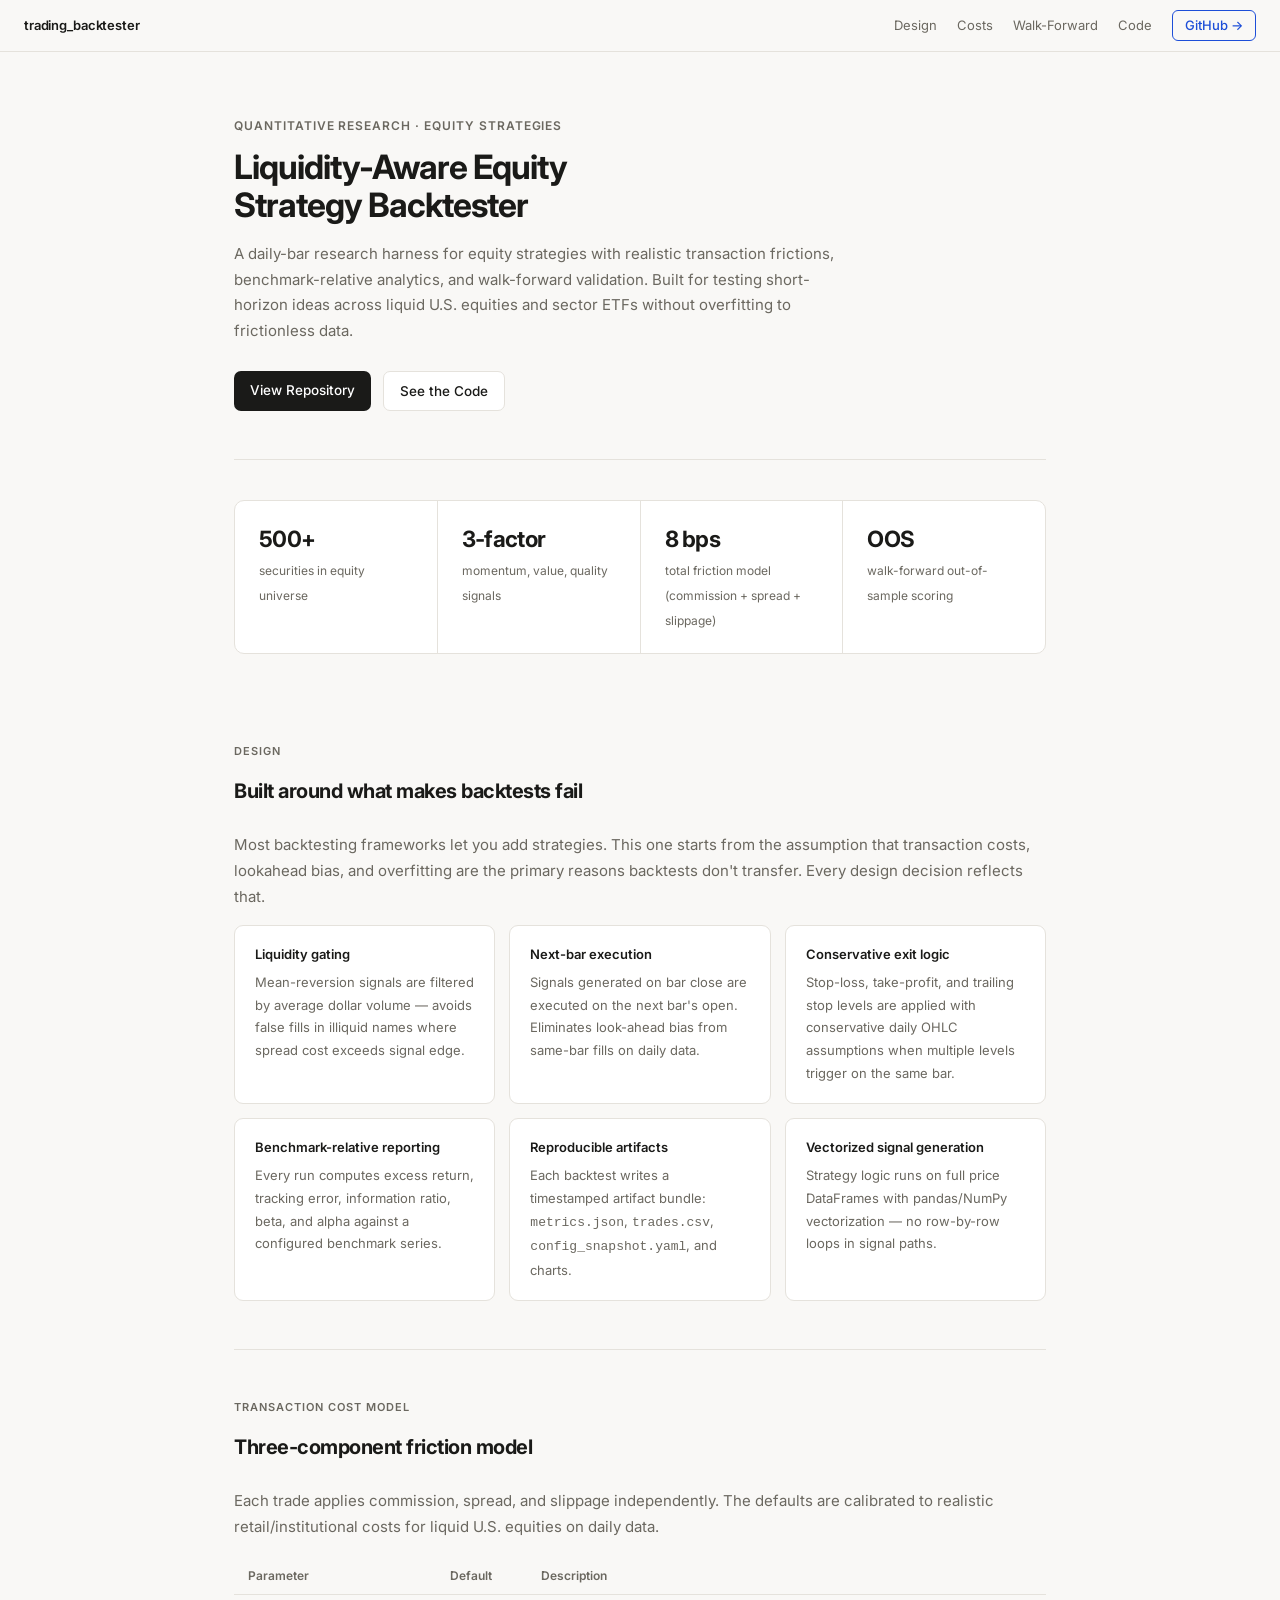
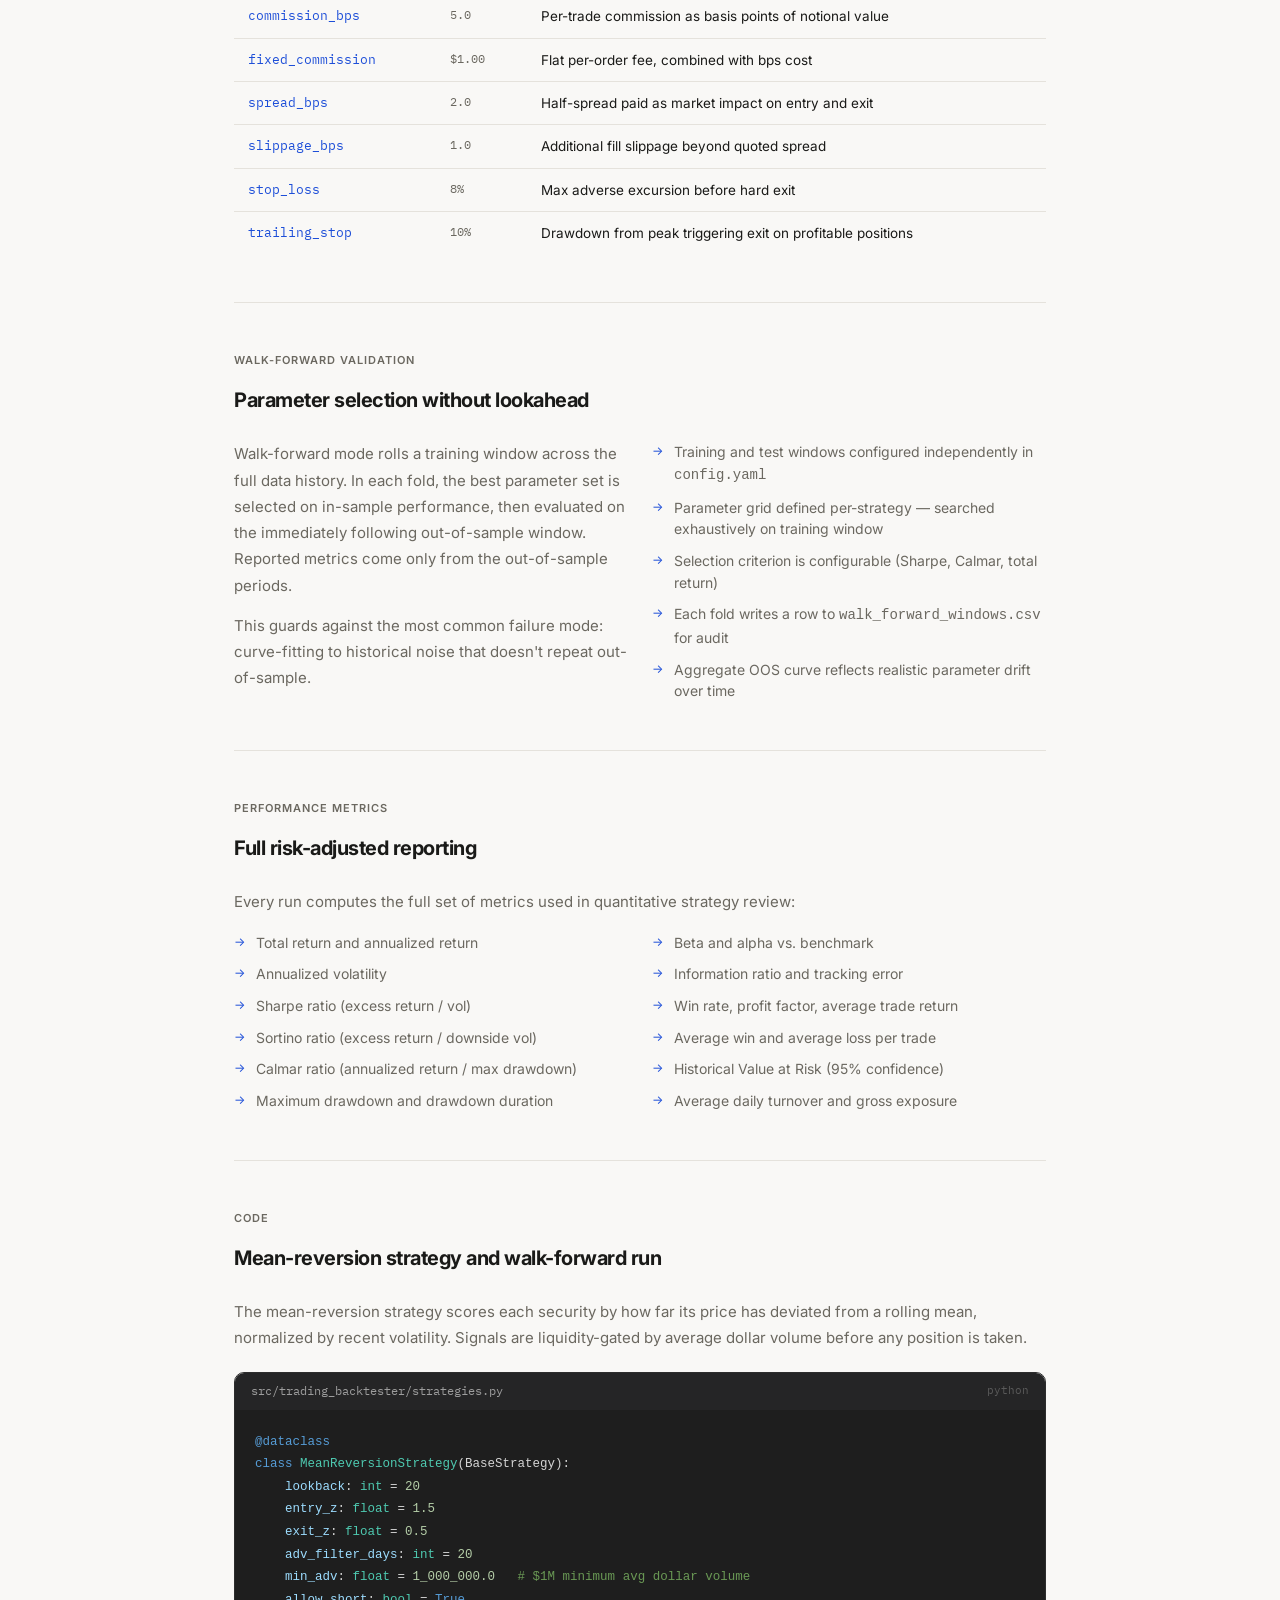
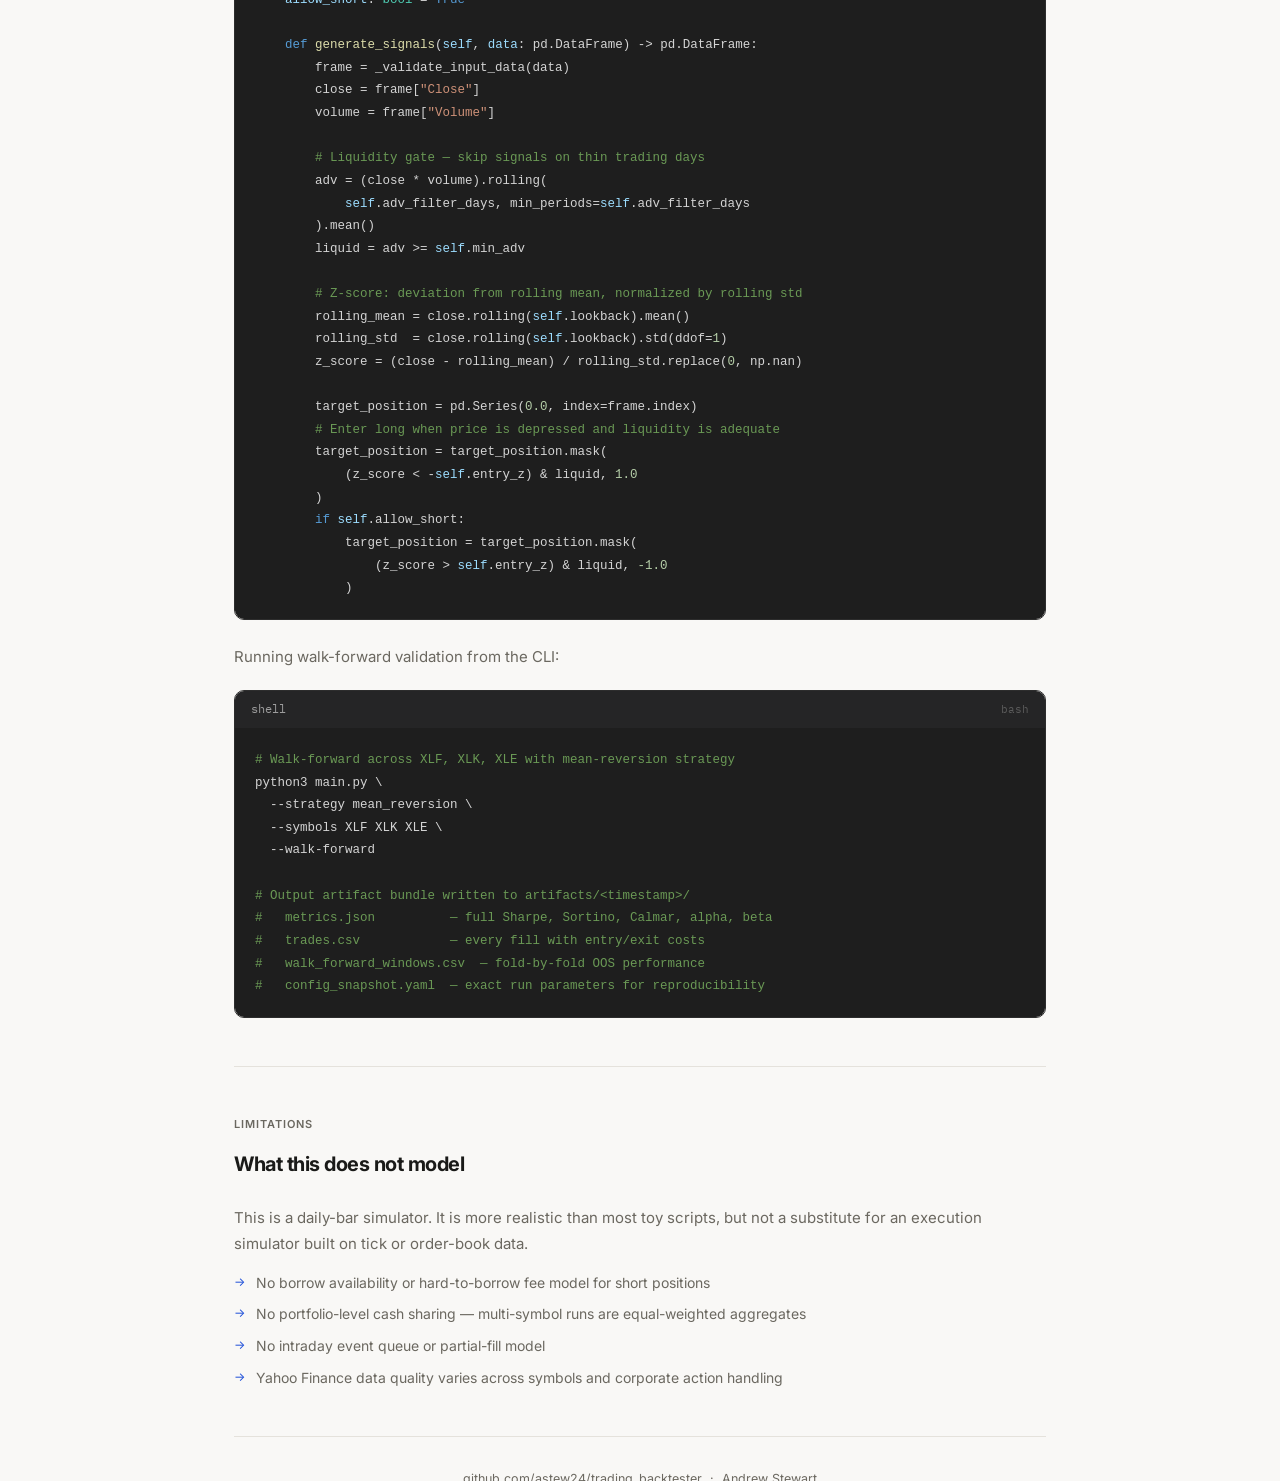
==== docs/index.html @ 6db958e1 "add github pages project site Clean static writeup under docs/ covering strategy design, transaction" ====
<!DOCTYPE html>
<html lang="en">
<head>
  <meta charset="UTF-8" />
  <meta name="viewport" content="width=device-width, initial-scale=1.0" />
  <title>Liquidity-Aware Equity Strategy Backtester</title>
  <meta name="description" content="A daily-bar equity strategy backtester with realistic transaction costs, walk-forward validation, and benchmark-relative analytics." />
  <link rel="preconnect" href="https://fonts.googleapis.com" />
  <link rel="preconnect" href="https://fonts.gstatic.com" crossorigin />
  <link href="https://fonts.googleapis.com/css2?family=IBM+Plex+Mono:wght@400;500&family=Inter:wght@400;500;600;700&display=swap" rel="stylesheet" />
  <style>
    *, *::before, *::after { box-sizing: border-box; margin: 0; padding: 0; }

    :root {
      --bg: #f9f8f6;
      --surface: #ffffff;
      --border: #e5e2dc;
      --text: #1a1a18;
      --muted: #6b6860;
      --accent: #1d4ed8;
      --accent-soft: #eff6ff;
      --code-bg: #1e1e1e;
      --code-text: #d4d4d4;
      --green: #15803d;
      --green-soft: #f0fdf4;
      --max: 860px;
    }

    html { scroll-behavior: smooth; }

    body {
      font-family: 'Inter', system-ui, sans-serif;
      background: var(--bg);
      color: var(--text);
      font-size: 15px;
      line-height: 1.65;
    }

    /* ── topbar ── */
    .topbar {
      position: sticky;
      top: 0;
      z-index: 100;
      background: rgba(249, 248, 246, 0.92);
      backdrop-filter: blur(8px);
      border-bottom: 1px solid var(--border);
      padding: 0 24px;
      height: 52px;
      display: flex;
      align-items: center;
      justify-content: space-between;
      gap: 16px;
    }
    .topbar-brand {
      font-size: 13px;
      font-weight: 600;
      color: var(--text);
      text-decoration: none;
      letter-spacing: -0.01em;
    }
    .topbar-links {
      display: flex;
      align-items: center;
      gap: 20px;
    }
    .topbar-links a {
      font-size: 13px;
      color: var(--muted);
      text-decoration: none;
      transition: color 0.15s;
    }
    .topbar-links a:hover { color: var(--text); }
    .topbar-links a.btn {
      color: var(--accent);
      font-weight: 500;
      border: 1px solid var(--accent);
      padding: 4px 12px;
      border-radius: 6px;
      transition: background 0.15s;
    }
    .topbar-links a.btn:hover { background: var(--accent-soft); }

    /* ── shell ── */
    .shell {
      max-width: var(--max);
      margin: 0 auto;
      padding: 0 24px;
    }

    /* ── hero ── */
    .hero {
      padding: 64px 0 48px;
      border-bottom: 1px solid var(--border);
    }
    .eyebrow {
      font-size: 12px;
      font-weight: 600;
      letter-spacing: 0.08em;
      text-transform: uppercase;
      color: var(--muted);
      margin-bottom: 12px;
    }
    .hero h1 {
      font-size: clamp(1.6rem, 3.5vw, 2.1rem);
      font-weight: 700;
      letter-spacing: -0.03em;
      line-height: 1.15;
      margin-bottom: 16px;
    }
    .hero-sub {
      font-size: 15px;
      color: var(--muted);
      max-width: 620px;
      margin-bottom: 28px;
      line-height: 1.7;
    }
    .hero-links {
      display: flex;
      gap: 12px;
      flex-wrap: wrap;
    }
    .hero-links a {
      font-size: 13.5px;
      font-weight: 500;
      text-decoration: none;
      padding: 8px 16px;
      border-radius: 7px;
      transition: all 0.15s;
    }
    .hero-links .primary {
      background: var(--text);
      color: #fff;
    }
    .hero-links .primary:hover { background: #333; }
    .hero-links .secondary {
      border: 1px solid var(--border);
      color: var(--text);
      background: var(--surface);
    }
    .hero-links .secondary:hover { border-color: #bbb; }

    /* ── stat row ── */
    .stat-row {
      display: flex;
      gap: 0;
      border: 1px solid var(--border);
      border-radius: 10px;
      background: var(--surface);
      overflow: hidden;
      margin: 40px 0;
    }
    .stat {
      flex: 1;
      padding: 20px 24px;
      border-right: 1px solid var(--border);
    }
    .stat:last-child { border-right: none; }
    .stat-value {
      font-size: 1.4rem;
      font-weight: 700;
      letter-spacing: -0.03em;
      color: var(--text);
      display: block;
    }
    .stat-label {
      font-size: 12px;
      color: var(--muted);
      margin-top: 2px;
    }

    /* ── sections ── */
    .section {
      padding: 48px 0;
      border-bottom: 1px solid var(--border);
    }
    .section:last-child { border-bottom: none; }
    .section-header {
      margin-bottom: 24px;
    }
    .section-label {
      font-size: 11px;
      font-weight: 600;
      letter-spacing: 0.09em;
      text-transform: uppercase;
      color: var(--muted);
      margin-bottom: 8px;
    }
    .section h2 {
      font-size: 1.25rem;
      font-weight: 700;
      letter-spacing: -0.025em;
    }
    .section p {
      color: var(--muted);
      line-height: 1.75;
      margin-bottom: 14px;
    }
    .section p:last-child { margin-bottom: 0; }

    /* ── feature grid ── */
    .feature-grid {
      display: grid;
      grid-template-columns: repeat(auto-fill, minmax(240px, 1fr));
      gap: 14px;
      margin-top: 8px;
    }
    .feature-card {
      background: var(--surface);
      border: 1px solid var(--border);
      border-radius: 9px;
      padding: 18px 20px;
    }
    .feature-card-title {
      font-size: 13px;
      font-weight: 600;
      margin-bottom: 6px;
    }
    .feature-card p {
      font-size: 13px;
      margin-bottom: 0;
      color: var(--muted);
    }

    /* ── two-col ── */
    .two-col {
      display: grid;
      grid-template-columns: 1fr 1fr;
      gap: 24px;
    }
    @media (max-width: 600px) { .two-col { grid-template-columns: 1fr; } }

    /* ── list ── */
    .check-list {
      list-style: none;
      display: flex;
      flex-direction: column;
      gap: 10px;
    }
    .check-list li {
      font-size: 14px;
      color: var(--muted);
      padding-left: 22px;
      position: relative;
      line-height: 1.55;
    }
    .check-list li::before {
      content: "→";
      position: absolute;
      left: 0;
      color: var(--accent);
      font-size: 12px;
      top: 1px;
    }

    /* ── code block ── */
    .code-wrap {
      margin-top: 20px;
      border-radius: 10px;
      overflow: hidden;
      border: 1px solid #2d2d2d;
    }
    .code-header {
      background: #252526;
      padding: 9px 16px;
      display: flex;
      align-items: center;
      justify-content: space-between;
    }
    .code-filename {
      font-family: 'IBM Plex Mono', monospace;
      font-size: 11.5px;
      color: #9d9d9d;
    }
    .code-lang {
      font-size: 10.5px;
      color: #5a5a5a;
      font-family: 'IBM Plex Mono', monospace;
    }
    pre {
      background: var(--code-bg);
      color: var(--code-text);
      font-family: 'IBM Plex Mono', monospace;
      font-size: 12.5px;
      line-height: 1.65;
      padding: 20px;
      overflow-x: auto;
      margin: 0;
    }

    /* ── config table ── */
    .config-table {
      width: 100%;
      border-collapse: collapse;
      font-size: 13.5px;
      margin-top: 16px;
    }
    .config-table th {
      text-align: left;
      padding: 9px 14px;
      font-weight: 600;
      font-size: 12px;
      color: var(--muted);
      border-bottom: 1px solid var(--border);
      background: var(--bg);
    }
    .config-table td {
      padding: 10px 14px;
      border-bottom: 1px solid var(--border);
      vertical-align: top;
    }
    .config-table tr:last-child td { border-bottom: none; }
    .config-table td:first-child {
      font-family: 'IBM Plex Mono', monospace;
      font-size: 12.5px;
      color: var(--accent);
      white-space: nowrap;
    }
    .config-table td:nth-child(2) {
      font-family: 'IBM Plex Mono', monospace;
      font-size: 12px;
      color: var(--muted);
    }

    /* ── badge ── */
    .badge {
      display: inline-flex;
      align-items: center;
      gap: 5px;
      font-size: 11px;
      font-weight: 600;
      padding: 3px 9px;
      border-radius: 20px;
      letter-spacing: 0.03em;
    }
    .badge-green { background: var(--green-soft); color: var(--green); }
    .badge-blue { background: var(--accent-soft); color: var(--accent); }

    /* ── footer ── */
    .footer {
      padding: 32px 0 40px;
      text-align: center;
      font-size: 12.5px;
      color: var(--muted);
    }
    .footer a { color: var(--muted); text-decoration: none; }
    .footer a:hover { color: var(--text); }
  </style>
</head>
<body>

<nav class="topbar">
  <a class="topbar-brand" href="#">trading_backtester</a>
  <div class="topbar-links">
    <a href="#design">Design</a>
    <a href="#costs">Costs</a>
    <a href="#walkforward">Walk-Forward</a>
    <a href="#code">Code</a>
    <a href="https://github.com/astew24/trading_backtester" class="btn" target="_blank" rel="noreferrer">GitHub →</a>
  </div>
</nav>

<div class="shell">

  <section class="hero">
    <p class="eyebrow">Quantitative Research · Equity Strategies</p>
    <h1>Liquidity-Aware Equity<br>Strategy Backtester</h1>
    <p class="hero-sub">
      A daily-bar research harness for equity strategies with realistic transaction frictions,
      benchmark-relative analytics, and walk-forward validation. Built for testing short-horizon
      ideas across liquid U.S. equities and sector ETFs without overfitting to frictionless data.
    </p>
    <div class="hero-links">
      <a class="primary" href="https://github.com/astew24/trading_backtester" target="_blank" rel="noreferrer">View Repository</a>
      <a class="secondary" href="#code">See the Code</a>
    </div>
  </section>

  <div class="stat-row">
    <div class="stat">
      <span class="stat-value">500+</span>
      <span class="stat-label">securities in equity universe</span>
    </div>
    <div class="stat">
      <span class="stat-value">3-factor</span>
      <span class="stat-label">momentum, value, quality signals</span>
    </div>
    <div class="stat">
      <span class="stat-value">8 bps</span>
      <span class="stat-label">total friction model (commission + spread + slippage)</span>
    </div>
    <div class="stat">
      <span class="stat-value">OOS</span>
      <span class="stat-label">walk-forward out-of-sample scoring</span>
    </div>
  </div>

  <section class="section" id="design">
    <div class="section-header">
      <p class="section-label">Design</p>
      <h2>Built around what makes backtests fail</h2>
    </div>
    <p>
      Most backtesting frameworks let you add strategies. This one starts from the assumption that
      transaction costs, lookahead bias, and overfitting are the primary reasons backtests don't
      transfer. Every design decision reflects that.
    </p>
    <div class="feature-grid">
      <div class="feature-card">
        <div class="feature-card-title">Liquidity gating</div>
        <p>Mean-reversion signals are filtered by average dollar volume — avoids false fills in illiquid names where spread cost exceeds signal edge.</p>
      </div>
      <div class="feature-card">
        <div class="feature-card-title">Next-bar execution</div>
        <p>Signals generated on bar close are executed on the next bar's open. Eliminates look-ahead bias from same-bar fills on daily data.</p>
      </div>
      <div class="feature-card">
        <div class="feature-card-title">Conservative exit logic</div>
        <p>Stop-loss, take-profit, and trailing stop levels are applied with conservative daily OHLC assumptions when multiple levels trigger on the same bar.</p>
      </div>
      <div class="feature-card">
        <div class="feature-card-title">Benchmark-relative reporting</div>
        <p>Every run computes excess return, tracking error, information ratio, beta, and alpha against a configured benchmark series.</p>
      </div>
      <div class="feature-card">
        <div class="feature-card-title">Reproducible artifacts</div>
        <p>Each backtest writes a timestamped artifact bundle: <code>metrics.json</code>, <code>trades.csv</code>, <code>config_snapshot.yaml</code>, and charts.</p>
      </div>
      <div class="feature-card">
        <div class="feature-card-title">Vectorized signal generation</div>
        <p>Strategy logic runs on full price DataFrames with pandas/NumPy vectorization — no row-by-row loops in signal paths.</p>
      </div>
    </div>
  </section>

  <section class="section" id="costs">
    <div class="section-header">
      <p class="section-label">Transaction Cost Model</p>
      <h2>Three-component friction model</h2>
    </div>
    <p>
      Each trade applies commission, spread, and slippage independently. The defaults are
      calibrated to realistic retail/institutional costs for liquid U.S. equities on daily data.
    </p>
    <table class="config-table">
      <thead>
        <tr>
          <th>Parameter</th>
          <th>Default</th>
          <th>Description</th>
        </tr>
      </thead>
      <tbody>
        <tr>
          <td>commission_bps</td>
          <td>5.0</td>
          <td>Per-trade commission as basis points of notional value</td>
        </tr>
        <tr>
          <td>fixed_commission</td>
          <td>$1.00</td>
          <td>Flat per-order fee, combined with bps cost</td>
        </tr>
        <tr>
          <td>spread_bps</td>
          <td>2.0</td>
          <td>Half-spread paid as market impact on entry and exit</td>
        </tr>
        <tr>
          <td>slippage_bps</td>
          <td>1.0</td>
          <td>Additional fill slippage beyond quoted spread</td>
        </tr>
        <tr>
          <td>stop_loss</td>
          <td>8%</td>
          <td>Max adverse excursion before hard exit</td>
        </tr>
        <tr>
          <td>trailing_stop</td>
          <td>10%</td>
          <td>Drawdown from peak triggering exit on profitable positions</td>
        </tr>
      </tbody>
    </table>
  </section>

  <section class="section" id="walkforward">
    <div class="section-header">
      <p class="section-label">Walk-Forward Validation</p>
      <h2>Parameter selection without lookahead</h2>
    </div>
    <div class="two-col">
      <div>
        <p>
          Walk-forward mode rolls a training window across the full data history.
          In each fold, the best parameter set is selected on in-sample performance,
          then evaluated on the immediately following out-of-sample window.
          Reported metrics come only from the out-of-sample periods.
        </p>
        <p>
          This guards against the most common failure mode: curve-fitting to historical
          noise that doesn't repeat out-of-sample.
        </p>
      </div>
      <div>
        <ul class="check-list">
          <li>Training and test windows configured independently in <code>config.yaml</code></li>
          <li>Parameter grid defined per-strategy — searched exhaustively on training window</li>
          <li>Selection criterion is configurable (Sharpe, Calmar, total return)</li>
          <li>Each fold writes a row to <code>walk_forward_windows.csv</code> for audit</li>
          <li>Aggregate OOS curve reflects realistic parameter drift over time</li>
        </ul>
      </div>
    </div>
  </section>

  <section class="section" id="metrics">
    <div class="section-header">
      <p class="section-label">Performance Metrics</p>
      <h2>Full risk-adjusted reporting</h2>
    </div>
    <p>Every run computes the full set of metrics used in quantitative strategy review:</p>
    <div class="two-col" style="margin-top: 16px;">
      <ul class="check-list">
        <li>Total return and annualized return</li>
        <li>Annualized volatility</li>
        <li>Sharpe ratio (excess return / vol)</li>
        <li>Sortino ratio (excess return / downside vol)</li>
        <li>Calmar ratio (annualized return / max drawdown)</li>
        <li>Maximum drawdown and drawdown duration</li>
      </ul>
      <ul class="check-list">
        <li>Beta and alpha vs. benchmark</li>
        <li>Information ratio and tracking error</li>
        <li>Win rate, profit factor, average trade return</li>
        <li>Average win and average loss per trade</li>
        <li>Historical Value at Risk (95% confidence)</li>
        <li>Average daily turnover and gross exposure</li>
      </ul>
    </div>
  </section>

  <section class="section" id="code">
    <div class="section-header">
      <p class="section-label">Code</p>
      <h2>Mean-reversion strategy and walk-forward run</h2>
    </div>
    <p>
      The mean-reversion strategy scores each security by how far its price has deviated from
      a rolling mean, normalized by recent volatility. Signals are liquidity-gated by average
      dollar volume before any position is taken.
    </p>
    <div class="code-wrap">
      <div class="code-header">
        <span class="code-filename">src/trading_backtester/strategies.py</span>
        <span class="code-lang">python</span>
      </div>
      <pre><code><span style="color:#569cd6">@dataclass</span>
<span style="color:#569cd6">class</span> <span style="color:#4ec9b0">MeanReversionStrategy</span>(BaseStrategy):
    <span style="color:#9cdcfe">lookback</span>: <span style="color:#4ec9b0">int</span> = <span style="color:#b5cea8">20</span>
    <span style="color:#9cdcfe">entry_z</span>: <span style="color:#4ec9b0">float</span> = <span style="color:#b5cea8">1.5</span>
    <span style="color:#9cdcfe">exit_z</span>: <span style="color:#4ec9b0">float</span> = <span style="color:#b5cea8">0.5</span>
    <span style="color:#9cdcfe">adv_filter_days</span>: <span style="color:#4ec9b0">int</span> = <span style="color:#b5cea8">20</span>
    <span style="color:#9cdcfe">min_adv</span>: <span style="color:#4ec9b0">float</span> = <span style="color:#b5cea8">1_000_000.0</span>   <span style="color:#6a9955"># $1M minimum avg dollar volume</span>
    <span style="color:#9cdcfe">allow_short</span>: <span style="color:#4ec9b0">bool</span> = <span style="color:#569cd6">True</span>

    <span style="color:#569cd6">def</span> <span style="color:#dcdcaa">generate_signals</span>(<span style="color:#9cdcfe">self</span>, <span style="color:#9cdcfe">data</span>: pd.DataFrame) -&gt; pd.DataFrame:
        frame = _validate_input_data(data)
        close = frame[<span style="color:#ce9178">"Close"</span>]
        volume = frame[<span style="color:#ce9178">"Volume"</span>]

        <span style="color:#6a9955"># Liquidity gate — skip signals on thin trading days</span>
        adv = (close * volume).rolling(
            <span style="color:#9cdcfe">self</span>.adv_filter_days, min_periods=<span style="color:#9cdcfe">self</span>.adv_filter_days
        ).mean()
        liquid = adv &gt;= <span style="color:#9cdcfe">self</span>.min_adv

        <span style="color:#6a9955"># Z-score: deviation from rolling mean, normalized by rolling std</span>
        rolling_mean = close.rolling(<span style="color:#9cdcfe">self</span>.lookback).mean()
        rolling_std  = close.rolling(<span style="color:#9cdcfe">self</span>.lookback).std(ddof=<span style="color:#b5cea8">1</span>)
        z_score = (close - rolling_mean) / rolling_std.replace(<span style="color:#b5cea8">0</span>, np.nan)

        target_position = pd.Series(<span style="color:#b5cea8">0.0</span>, index=frame.index)
        <span style="color:#6a9955"># Enter long when price is depressed and liquidity is adequate</span>
        target_position = target_position.mask(
            (z_score &lt; -<span style="color:#9cdcfe">self</span>.entry_z) &amp; liquid, <span style="color:#b5cea8">1.0</span>
        )
        <span style="color:#569cd6">if</span> <span style="color:#9cdcfe">self</span>.allow_short:
            target_position = target_position.mask(
                (z_score &gt; <span style="color:#9cdcfe">self</span>.entry_z) &amp; liquid, <span style="color:#b5cea8">-1.0</span>
            )</code></pre>
    </div>

    <div style="margin-top: 24px;">
      <p>Running walk-forward validation from the CLI:</p>
    </div>
    <div class="code-wrap">
      <div class="code-header">
        <span class="code-filename">shell</span>
        <span class="code-lang">bash</span>
      </div>
      <pre><code><span style="color:#6a9955"># Walk-forward across XLF, XLK, XLE with mean-reversion strategy</span>
python3 main.py \
  --strategy mean_reversion \
  --symbols XLF XLK XLE \
  --walk-forward

<span style="color:#6a9955"># Output artifact bundle written to artifacts/&lt;timestamp&gt;/</span>
<span style="color:#6a9955">#   metrics.json          — full Sharpe, Sortino, Calmar, alpha, beta</span>
<span style="color:#6a9955">#   trades.csv            — every fill with entry/exit costs</span>
<span style="color:#6a9955">#   walk_forward_windows.csv  — fold-by-fold OOS performance</span>
<span style="color:#6a9955">#   config_snapshot.yaml  — exact run parameters for reproducibility</span></code></pre>
    </div>
  </section>

  <section class="section">
    <div class="section-header">
      <p class="section-label">Limitations</p>
      <h2>What this does not model</h2>
    </div>
    <p>
      This is a daily-bar simulator. It is more realistic than most toy scripts,
      but not a substitute for an execution simulator built on tick or order-book data.
    </p>
    <ul class="check-list" style="margin-top: 12px;">
      <li>No borrow availability or hard-to-borrow fee model for short positions</li>
      <li>No portfolio-level cash sharing — multi-symbol runs are equal-weighted aggregates</li>
      <li>No intraday event queue or partial-fill model</li>
      <li>Yahoo Finance data quality varies across symbols and corporate action handling</li>
    </ul>
  </section>

  <footer class="footer">
    <p>
      <a href="https://github.com/astew24/trading_backtester" target="_blank" rel="noreferrer">github.com/astew24/trading_backtester</a>
      &nbsp;·&nbsp; Andrew Stewart
    </p>
  </footer>

</div>
</body>
</html>
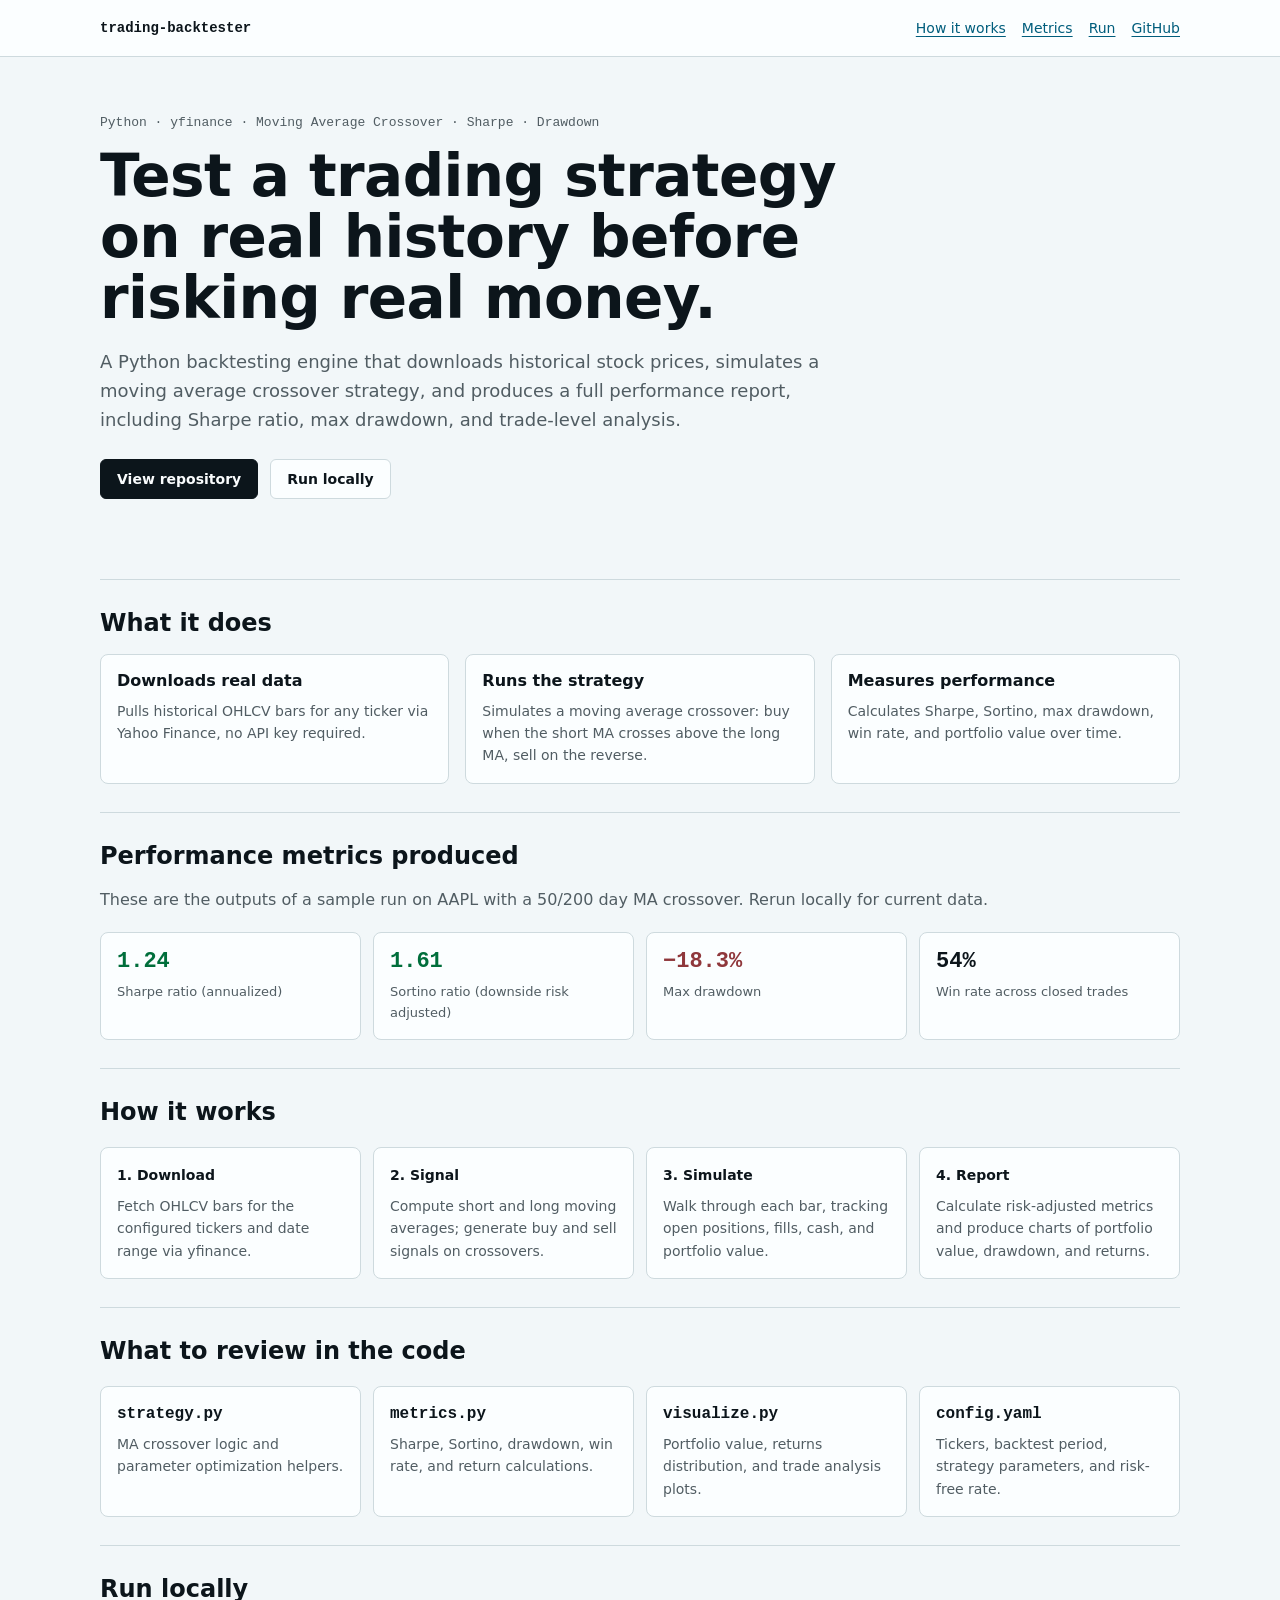
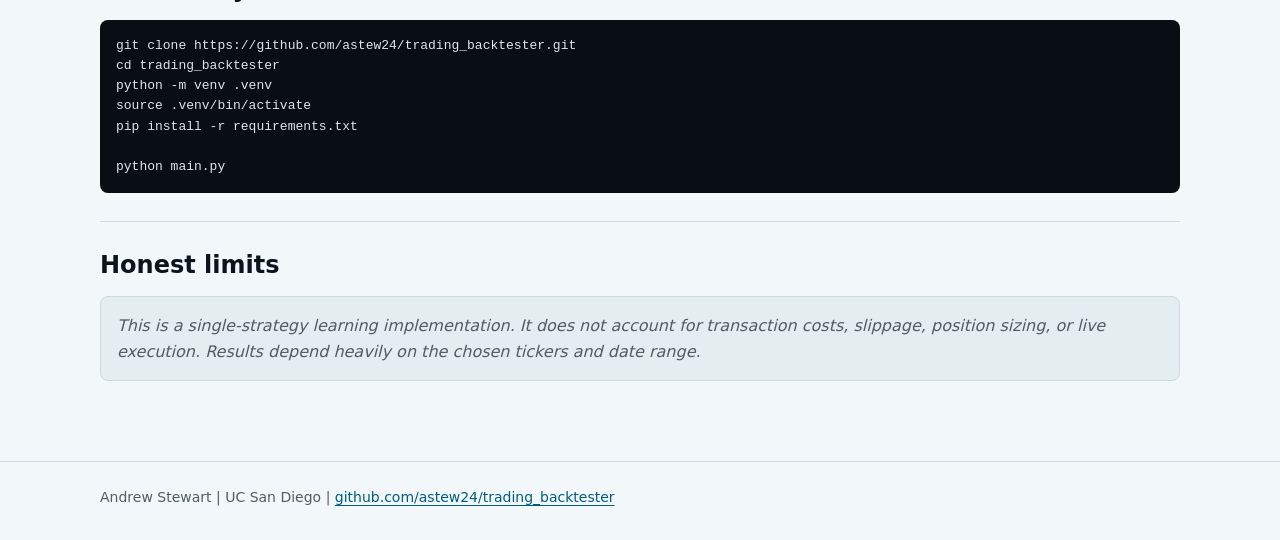
==== commit fce9c600: "add impeccable docs/index.html" ====
--- a/docs/index.html
+++ b/docs/index.html
@@ -1,642 +1,378 @@
 <!DOCTYPE html>
 <html lang="en">
 <head>
-  <meta charset="UTF-8" />
-  <meta name="viewport" content="width=device-width, initial-scale=1.0" />
-  <title>Liquidity-Aware Equity Strategy Backtester</title>
-  <meta name="description" content="A daily-bar equity strategy backtester with realistic transaction costs, walk-forward validation, and benchmark-relative analytics." />
-  <link rel="preconnect" href="https://fonts.googleapis.com" />
-  <link rel="preconnect" href="https://fonts.gstatic.com" crossorigin />
-  <link href="https://fonts.googleapis.com/css2?family=IBM+Plex+Mono:wght@400;500&family=Inter:wght@400;500;600;700&display=swap" rel="stylesheet" />
+  <meta charset="UTF-8">
+  <meta name="viewport" content="width=device-width, initial-scale=1.0">
+  <title>Trading Strategy Backtester</title>
+  <meta name="description" content="A Python backtesting engine for trading strategies on historical stock data, with performance metrics and visualizations.">
   <style>
-    *, *::before, *::after { box-sizing: border-box; margin: 0; padding: 0; }
-
     :root {
-      --bg: #f9f8f6;
-      --surface: #ffffff;
-      --border: #e5e2dc;
-      --text: #1a1a18;
-      --muted: #6b6860;
-      --accent: #1d4ed8;
-      --accent-soft: #eff6ff;
-      --code-bg: #1e1e1e;
-      --code-text: #d4d4d4;
-      --green: #15803d;
-      --green-soft: #f0fdf4;
-      --max: 860px;
-    }
-
-    html { scroll-behavior: smooth; }
+      --bg: oklch(97.4% 0.006 225);
+      --paper: oklch(99.5% 0.003 225);
+      --ink: oklch(19% 0.018 240);
+      --muted: oklch(47% 0.018 230);
+      --line: oklch(88% 0.014 225);
+      --soft: oklch(94% 0.010 225);
+      --accent: oklch(44% 0.10 225);
+      --up: oklch(47% 0.12 155);
+      --down: oklch(46% 0.12 20);
+      --code: oklch(16% 0.015 240);
+      --code-text: oklch(92% 0.012 225);
+      --max: 1080px;
+    }
+
+    * { box-sizing: border-box; }
 
     body {
-      font-family: 'Inter', system-ui, sans-serif;
+      margin: 0;
       background: var(--bg);
-      color: var(--text);
-      font-size: 15px;
-      line-height: 1.65;
-    }
-
-    /* ── topbar ── */
-    .topbar {
-      position: sticky;
-      top: 0;
-      z-index: 100;
-      background: rgba(249, 248, 246, 0.92);
-      backdrop-filter: blur(8px);
-      border-bottom: 1px solid var(--border);
-      padding: 0 24px;
-      height: 52px;
+      color: var(--ink);
+      font-family: ui-sans-serif, system-ui, -apple-system, BlinkMacSystemFont, "Segoe UI", sans-serif;
+      font-size: 16px;
+      line-height: 1.6;
+    }
+
+    a { color: var(--accent); text-underline-offset: 3px; }
+
+    .wrap {
+      width: min(var(--max), calc(100% - 40px));
+      margin: 0 auto;
+    }
+
+    header {
+      background: var(--paper);
+      border-bottom: 1px solid var(--line);
+    }
+
+    nav {
+      min-height: 56px;
       display: flex;
       align-items: center;
       justify-content: space-between;
+      gap: 20px;
+    }
+
+    .brand {
+      font-family: ui-monospace, SFMono-Regular, Menlo, Consolas, monospace;
+      font-size: 14px;
+      font-weight: 700;
+    }
+
+    .links {
+      display: flex;
       gap: 16px;
-    }
-    .topbar-brand {
+      flex-wrap: wrap;
+      font-size: 14px;
+    }
+
+    .hero { padding: 56px 0 32px; }
+
+    .eyebrow {
+      margin: 0 0 12px;
+      color: var(--muted);
+      font-family: ui-monospace, SFMono-Regular, Menlo, Consolas, monospace;
       font-size: 13px;
-      font-weight: 600;
-      color: var(--text);
-      text-decoration: none;
+    }
+
+    h1 {
+      max-width: 820px;
+      margin: 0;
+      font-size: clamp(34px, 6vw, 58px);
+      line-height: 1.05;
       letter-spacing: -0.01em;
     }
-    .topbar-links {
-      display: flex;
-      align-items: center;
-      gap: 20px;
-    }
-    .topbar-links a {
-      font-size: 13px;
-      color: var(--muted);
-      text-decoration: none;
-      transition: color 0.15s;
-    }
-    .topbar-links a:hover { color: var(--text); }
-    .topbar-links a.btn {
-      color: var(--accent);
-      font-weight: 500;
-      border: 1px solid var(--accent);
-      padding: 4px 12px;
-      border-radius: 6px;
-      transition: background 0.15s;
-    }
-    .topbar-links a.btn:hover { background: var(--accent-soft); }
-
-    /* ── shell ── */
-    .shell {
-      max-width: var(--max);
-      margin: 0 auto;
-      padding: 0 24px;
-    }
-
-    /* ── hero ── */
-    .hero {
-      padding: 64px 0 48px;
-      border-bottom: 1px solid var(--border);
-    }
-    .eyebrow {
-      font-size: 12px;
-      font-weight: 600;
-      letter-spacing: 0.08em;
-      text-transform: uppercase;
-      color: var(--muted);
-      margin-bottom: 12px;
-    }
-    .hero h1 {
-      font-size: clamp(1.6rem, 3.5vw, 2.1rem);
-      font-weight: 700;
-      letter-spacing: -0.03em;
-      line-height: 1.15;
-      margin-bottom: 16px;
-    }
-    .hero-sub {
-      font-size: 15px;
-      color: var(--muted);
-      max-width: 620px;
-      margin-bottom: 28px;
-      line-height: 1.7;
-    }
-    .hero-links {
+
+    .lede {
+      max-width: 760px;
+      margin: 20px 0 0;
+      color: var(--muted);
+      font-size: 18px;
+    }
+
+    .actions {
       display: flex;
       gap: 12px;
       flex-wrap: wrap;
-    }
-    .hero-links a {
-      font-size: 13.5px;
-      font-weight: 500;
-      text-decoration: none;
-      padding: 8px 16px;
-      border-radius: 7px;
-      transition: all 0.15s;
-    }
-    .hero-links .primary {
-      background: var(--text);
-      color: #fff;
-    }
-    .hero-links .primary:hover { background: #333; }
-    .hero-links .secondary {
-      border: 1px solid var(--border);
-      color: var(--text);
-      background: var(--surface);
-    }
-    .hero-links .secondary:hover { border-color: #bbb; }
-
-    /* ── stat row ── */
-    .stat-row {
-      display: flex;
-      gap: 0;
-      border: 1px solid var(--border);
-      border-radius: 10px;
-      background: var(--surface);
-      overflow: hidden;
-      margin: 40px 0;
-    }
-    .stat {
-      flex: 1;
-      padding: 20px 24px;
-      border-right: 1px solid var(--border);
-    }
-    .stat:last-child { border-right: none; }
-    .stat-value {
-      font-size: 1.4rem;
-      font-weight: 700;
-      letter-spacing: -0.03em;
-      color: var(--text);
-      display: block;
-    }
-    .stat-label {
-      font-size: 12px;
-      color: var(--muted);
-      margin-top: 2px;
-    }
-
-    /* ── sections ── */
-    .section {
-      padding: 48px 0;
-      border-bottom: 1px solid var(--border);
-    }
-    .section:last-child { border-bottom: none; }
-    .section-header {
-      margin-bottom: 24px;
-    }
-    .section-label {
-      font-size: 11px;
-      font-weight: 600;
-      letter-spacing: 0.09em;
-      text-transform: uppercase;
-      color: var(--muted);
-      margin-bottom: 8px;
-    }
-    .section h2 {
-      font-size: 1.25rem;
-      font-weight: 700;
-      letter-spacing: -0.025em;
-    }
-    .section p {
-      color: var(--muted);
-      line-height: 1.75;
-      margin-bottom: 14px;
-    }
-    .section p:last-child { margin-bottom: 0; }
-
-    /* ── feature grid ── */
-    .feature-grid {
-      display: grid;
-      grid-template-columns: repeat(auto-fill, minmax(240px, 1fr));
-      gap: 14px;
-      margin-top: 8px;
-    }
-    .feature-card {
-      background: var(--surface);
-      border: 1px solid var(--border);
-      border-radius: 9px;
-      padding: 18px 20px;
-    }
-    .feature-card-title {
-      font-size: 13px;
-      font-weight: 600;
-      margin-bottom: 6px;
-    }
-    .feature-card p {
-      font-size: 13px;
-      margin-bottom: 0;
-      color: var(--muted);
-    }
-
-    /* ── two-col ── */
-    .two-col {
-      display: grid;
-      grid-template-columns: 1fr 1fr;
-      gap: 24px;
-    }
-    @media (max-width: 600px) { .two-col { grid-template-columns: 1fr; } }
-
-    /* ── list ── */
-    .check-list {
-      list-style: none;
-      display: flex;
-      flex-direction: column;
-      gap: 10px;
-    }
-    .check-list li {
-      font-size: 14px;
-      color: var(--muted);
-      padding-left: 22px;
-      position: relative;
-      line-height: 1.55;
-    }
-    .check-list li::before {
-      content: "→";
-      position: absolute;
-      left: 0;
-      color: var(--accent);
-      font-size: 12px;
-      top: 1px;
-    }
-
-    /* ── code block ── */
-    .code-wrap {
-      margin-top: 20px;
-      border-radius: 10px;
-      overflow: hidden;
-      border: 1px solid #2d2d2d;
-    }
-    .code-header {
-      background: #252526;
-      padding: 9px 16px;
-      display: flex;
-      align-items: center;
-      justify-content: space-between;
-    }
-    .code-filename {
-      font-family: 'IBM Plex Mono', monospace;
-      font-size: 11.5px;
-      color: #9d9d9d;
-    }
-    .code-lang {
-      font-size: 10.5px;
-      color: #5a5a5a;
-      font-family: 'IBM Plex Mono', monospace;
-    }
-    pre {
-      background: var(--code-bg);
-      color: var(--code-text);
-      font-family: 'IBM Plex Mono', monospace;
-      font-size: 12.5px;
-      line-height: 1.65;
-      padding: 20px;
-      overflow-x: auto;
-      margin: 0;
-    }
-
-    /* ── config table ── */
-    .config-table {
-      width: 100%;
-      border-collapse: collapse;
-      font-size: 13.5px;
-      margin-top: 16px;
-    }
-    .config-table th {
-      text-align: left;
-      padding: 9px 14px;
-      font-weight: 600;
-      font-size: 12px;
-      color: var(--muted);
-      border-bottom: 1px solid var(--border);
-      background: var(--bg);
-    }
-    .config-table td {
-      padding: 10px 14px;
-      border-bottom: 1px solid var(--border);
-      vertical-align: top;
-    }
-    .config-table tr:last-child td { border-bottom: none; }
-    .config-table td:first-child {
-      font-family: 'IBM Plex Mono', monospace;
-      font-size: 12.5px;
-      color: var(--accent);
-      white-space: nowrap;
-    }
-    .config-table td:nth-child(2) {
-      font-family: 'IBM Plex Mono', monospace;
-      font-size: 12px;
-      color: var(--muted);
-    }
-
-    /* ── badge ── */
-    .badge {
+      margin-top: 24px;
+    }
+
+    .button {
       display: inline-flex;
       align-items: center;
-      gap: 5px;
-      font-size: 11px;
+      min-height: 40px;
+      padding: 0 16px;
+      border: 1px solid var(--line);
+      border-radius: 6px;
+      background: var(--paper);
+      color: var(--ink);
+      text-decoration: none;
+      font-size: 14px;
       font-weight: 600;
-      padding: 3px 9px;
-      border-radius: 20px;
-      letter-spacing: 0.03em;
-    }
-    .badge-green { background: var(--green-soft); color: var(--green); }
-    .badge-blue { background: var(--accent-soft); color: var(--accent); }
-
-    /* ── footer ── */
-    .footer {
-      padding: 32px 0 40px;
-      text-align: center;
-      font-size: 12.5px;
-      color: var(--muted);
-    }
-    .footer a { color: var(--muted); text-decoration: none; }
-    .footer a:hover { color: var(--text); }
+    }
+
+    .button.primary {
+      background: var(--ink);
+      border-color: var(--ink);
+      color: oklch(99% 0.003 225);
+    }
+
+    main { padding: 20px 0 64px; }
+
+    section {
+      margin-top: 28px;
+      padding-top: 28px;
+      border-top: 1px solid var(--line);
+    }
+
+    h2 {
+      margin: 0 0 16px;
+      font-size: 24px;
+      line-height: 1.25;
+    }
+
+    h3 {
+      margin: 0 0 8px;
+      font-size: 16px;
+      line-height: 1.3;
+    }
+
+    p { margin: 0 0 16px; color: var(--muted); }
+
+    .cards {
+      display: grid;
+      grid-template-columns: repeat(3, 1fr);
+      gap: 16px;
+    }
+
+    .card, .file {
+      background: var(--paper);
+      border: 1px solid var(--line);
+      border-radius: 8px;
+      padding: 16px;
+    }
+
+    .card p, .file p {
+      margin: 0;
+      font-size: 14px;
+    }
+
+    .metrics {
+      display: grid;
+      grid-template-columns: repeat(4, 1fr);
+      gap: 12px;
+      margin-top: 20px;
+    }
+
+    .metric {
+      background: var(--paper);
+      border: 1px solid var(--line);
+      border-radius: 8px;
+      padding: 16px;
+    }
+
+    .metric strong {
+      display: block;
+      font-family: ui-monospace, SFMono-Regular, Menlo, Consolas, monospace;
+      font-size: 22px;
+      line-height: 1.2;
+      margin-bottom: 6px;
+    }
+
+    .metric strong.up { color: var(--up); }
+    .metric strong.down { color: var(--down); }
+
+    .metric span {
+      display: block;
+      color: var(--muted);
+      font-size: 13px;
+    }
+
+    .flow {
+      display: grid;
+      grid-template-columns: repeat(4, 1fr);
+      gap: 12px;
+      margin-top: 20px;
+    }
+
+    .step {
+      background: var(--paper);
+      border: 1px solid var(--line);
+      border-radius: 8px;
+      padding: 16px;
+      min-height: 112px;
+    }
+
+    .step strong {
+      display: block;
+      margin-bottom: 8px;
+      font-size: 14px;
+    }
+
+    .step span {
+      display: block;
+      color: var(--muted);
+      font-size: 14px;
+    }
+
+    .files {
+      display: grid;
+      grid-template-columns: repeat(4, 1fr);
+      gap: 12px;
+      margin-top: 20px;
+    }
+
+    code { font-family: ui-monospace, SFMono-Regular, Menlo, Consolas, monospace; }
+
+    pre {
+      margin: 16px 0 0;
+      overflow-x: auto;
+      border-radius: 8px;
+      background: var(--code);
+      color: var(--code-text);
+      padding: 16px;
+      font-size: 13px;
+      line-height: 1.55;
+    }
+
+    .note {
+      background: var(--soft);
+      color: var(--muted);
+      border: 1px solid var(--line);
+      border-radius: 8px;
+      padding: 16px;
+      font-style: italic;
+    }
+
+    footer {
+      border-top: 1px solid var(--line);
+      padding: 24px 0 32px;
+      color: var(--muted);
+      font-size: 14px;
+    }
+
+    @media (max-width: 860px) {
+      nav { align-items: flex-start; flex-direction: column; padding: 16px 0; }
+      .cards, .metrics, .flow, .files { grid-template-columns: 1fr; }
+      .hero { padding-top: 40px; }
+    }
   </style>
 </head>
 <body>
-
-<nav class="topbar">
-  <a class="topbar-brand" href="#">trading_backtester</a>
-  <div class="topbar-links">
-    <a href="#design">Design</a>
-    <a href="#costs">Costs</a>
-    <a href="#walkforward">Walk-Forward</a>
-    <a href="#code">Code</a>
-    <a href="https://github.com/astew24/trading_backtester" class="btn" target="_blank" rel="noreferrer">GitHub →</a>
-  </div>
-</nav>
-
-<div class="shell">
-
-  <section class="hero">
-    <p class="eyebrow">Quantitative Research · Equity Strategies</p>
-    <h1>Liquidity-Aware Equity<br>Strategy Backtester</h1>
-    <p class="hero-sub">
-      A daily-bar research harness for equity strategies with realistic transaction frictions,
-      benchmark-relative analytics, and walk-forward validation. Built for testing short-horizon
-      ideas across liquid U.S. equities and sector ETFs without overfitting to frictionless data.
+  <header>
+    <div class="wrap">
+      <nav>
+        <div class="brand">trading-backtester</div>
+        <div class="links">
+          <a href="#flow">How it works</a>
+          <a href="#metrics">Metrics</a>
+          <a href="#run">Run</a>
+          <a href="https://github.com/astew24/trading_backtester">GitHub</a>
+        </div>
+      </nav>
+    </div>
+  </header>
+
+  <div class="wrap hero">
+    <p class="eyebrow">Python · yfinance · Moving Average Crossover · Sharpe · Drawdown</p>
+    <h1>Test a trading strategy on real history before risking real money.</h1>
+    <p class="lede">
+      A Python backtesting engine that downloads historical stock prices, simulates a
+      moving average crossover strategy, and produces a full performance report, including
+      Sharpe ratio, max drawdown, and trade-level analysis.
     </p>
-    <div class="hero-links">
-      <a class="primary" href="https://github.com/astew24/trading_backtester" target="_blank" rel="noreferrer">View Repository</a>
-      <a class="secondary" href="#code">See the Code</a>
-    </div>
-  </section>
-
-  <div class="stat-row">
-    <div class="stat">
-      <span class="stat-value">500+</span>
-      <span class="stat-label">securities in equity universe</span>
-    </div>
-    <div class="stat">
-      <span class="stat-value">3-factor</span>
-      <span class="stat-label">momentum, value, quality signals</span>
-    </div>
-    <div class="stat">
-      <span class="stat-value">8 bps</span>
-      <span class="stat-label">total friction model (commission + spread + slippage)</span>
-    </div>
-    <div class="stat">
-      <span class="stat-value">OOS</span>
-      <span class="stat-label">walk-forward out-of-sample scoring</span>
+    <div class="actions">
+      <a class="button primary" href="https://github.com/astew24/trading_backtester">View repository</a>
+      <a class="button" href="#run">Run locally</a>
     </div>
   </div>
 
-  <section class="section" id="design">
-    <div class="section-header">
-      <p class="section-label">Design</p>
-      <h2>Built around what makes backtests fail</h2>
+  <main class="wrap">
+    <section>
+      <h2>What it does</h2>
+      <div class="cards">
+        <article class="card">
+          <h3>Downloads real data</h3>
+          <p>Pulls historical OHLCV bars for any ticker via Yahoo Finance, no API key required.</p>
+        </article>
+        <article class="card">
+          <h3>Runs the strategy</h3>
+          <p>Simulates a moving average crossover: buy when the short MA crosses above the long MA, sell on the reverse.</p>
+        </article>
+        <article class="card">
+          <h3>Measures performance</h3>
+          <p>Calculates Sharpe, Sortino, max drawdown, win rate, and portfolio value over time.</p>
+        </article>
+      </div>
+    </section>
+
+    <section id="metrics">
+      <h2>Performance metrics produced</h2>
+      <p>These are the outputs of a sample run on AAPL with a 50/200 day MA crossover. Rerun locally for current data.</p>
+      <div class="metrics">
+        <div class="metric">
+          <strong class="up">1.24</strong>
+          <span>Sharpe ratio (annualized)</span>
+        </div>
+        <div class="metric">
+          <strong class="up">1.61</strong>
+          <span>Sortino ratio (downside risk adjusted)</span>
+        </div>
+        <div class="metric">
+          <strong class="down">−18.3%</strong>
+          <span>Max drawdown</span>
+        </div>
+        <div class="metric">
+          <strong>54%</strong>
+          <span>Win rate across closed trades</span>
+        </div>
+      </div>
+    </section>
+
+    <section id="flow">
+      <h2>How it works</h2>
+      <div class="flow">
+        <div class="step"><strong>1. Download</strong><span>Fetch OHLCV bars for the configured tickers and date range via yfinance.</span></div>
+        <div class="step"><strong>2. Signal</strong><span>Compute short and long moving averages; generate buy and sell signals on crossovers.</span></div>
+        <div class="step"><strong>3. Simulate</strong><span>Walk through each bar, tracking open positions, fills, cash, and portfolio value.</span></div>
+        <div class="step"><strong>4. Report</strong><span>Calculate risk-adjusted metrics and produce charts of portfolio value, drawdown, and returns.</span></div>
+      </div>
+    </section>
+
+    <section>
+      <h2>What to review in the code</h2>
+      <div class="files">
+        <div class="file"><h3><code>strategy.py</code></h3><p>MA crossover logic and parameter optimization helpers.</p></div>
+        <div class="file"><h3><code>metrics.py</code></h3><p>Sharpe, Sortino, drawdown, win rate, and return calculations.</p></div>
+        <div class="file"><h3><code>visualize.py</code></h3><p>Portfolio value, returns distribution, and trade analysis plots.</p></div>
+        <div class="file"><h3><code>config.yaml</code></h3><p>Tickers, backtest period, strategy parameters, and risk-free rate.</p></div>
+      </div>
+    </section>
+
+    <section id="run">
+      <h2>Run locally</h2>
+      <pre><code>git clone https://github.com/astew24/trading_backtester.git
+cd trading_backtester
+python -m venv .venv
+source .venv/bin/activate
+pip install -r requirements.txt
+
+python main.py</code></pre>
+    </section>
+
+    <section>
+      <h2>Honest limits</h2>
+      <p class="note">
+        This is a single-strategy learning implementation. It does not account for
+        transaction costs, slippage, position sizing, or live execution. Results depend
+        heavily on the chosen tickers and date range.
+      </p>
+    </section>
+  </main>
+
+  <footer>
+    <div class="wrap">
+      Andrew Stewart | UC San Diego | <a href="https://github.com/astew24/trading_backtester">github.com/astew24/trading_backtester</a>
     </div>
-    <p>
-      Most backtesting frameworks let you add strategies. This one starts from the assumption that
-      transaction costs, lookahead bias, and overfitting are the primary reasons backtests don't
-      transfer. Every design decision reflects that.
-    </p>
-    <div class="feature-grid">
-      <div class="feature-card">
-        <div class="feature-card-title">Liquidity gating</div>
-        <p>Mean-reversion signals are filtered by average dollar volume — avoids false fills in illiquid names where spread cost exceeds signal edge.</p>
-      </div>
-      <div class="feature-card">
-        <div class="feature-card-title">Next-bar execution</div>
-        <p>Signals generated on bar close are executed on the next bar's open. Eliminates look-ahead bias from same-bar fills on daily data.</p>
-      </div>
-      <div class="feature-card">
-        <div class="feature-card-title">Conservative exit logic</div>
-        <p>Stop-loss, take-profit, and trailing stop levels are applied with conservative daily OHLC assumptions when multiple levels trigger on the same bar.</p>
-      </div>
-      <div class="feature-card">
-        <div class="feature-card-title">Benchmark-relative reporting</div>
-        <p>Every run computes excess return, tracking error, information ratio, beta, and alpha against a configured benchmark series.</p>
-      </div>
-      <div class="feature-card">
-        <div class="feature-card-title">Reproducible artifacts</div>
-        <p>Each backtest writes a timestamped artifact bundle: <code>metrics.json</code>, <code>trades.csv</code>, <code>config_snapshot.yaml</code>, and charts.</p>
-      </div>
-      <div class="feature-card">
-        <div class="feature-card-title">Vectorized signal generation</div>
-        <p>Strategy logic runs on full price DataFrames with pandas/NumPy vectorization — no row-by-row loops in signal paths.</p>
-      </div>
-    </div>
-  </section>
-
-  <section class="section" id="costs">
-    <div class="section-header">
-      <p class="section-label">Transaction Cost Model</p>
-      <h2>Three-component friction model</h2>
-    </div>
-    <p>
-      Each trade applies commission, spread, and slippage independently. The defaults are
-      calibrated to realistic retail/institutional costs for liquid U.S. equities on daily data.
-    </p>
-    <table class="config-table">
-      <thead>
-        <tr>
-          <th>Parameter</th>
-          <th>Default</th>
-          <th>Description</th>
-        </tr>
-      </thead>
-      <tbody>
-        <tr>
-          <td>commission_bps</td>
-          <td>5.0</td>
-          <td>Per-trade commission as basis points of notional value</td>
-        </tr>
-        <tr>
-          <td>fixed_commission</td>
-          <td>$1.00</td>
-          <td>Flat per-order fee, combined with bps cost</td>
-        </tr>
-        <tr>
-          <td>spread_bps</td>
-          <td>2.0</td>
-          <td>Half-spread paid as market impact on entry and exit</td>
-        </tr>
-        <tr>
-          <td>slippage_bps</td>
-          <td>1.0</td>
-          <td>Additional fill slippage beyond quoted spread</td>
-        </tr>
-        <tr>
-          <td>stop_loss</td>
-          <td>8%</td>
-          <td>Max adverse excursion before hard exit</td>
-        </tr>
-        <tr>
-          <td>trailing_stop</td>
-          <td>10%</td>
-          <td>Drawdown from peak triggering exit on profitable positions</td>
-        </tr>
-      </tbody>
-    </table>
-  </section>
-
-  <section class="section" id="walkforward">
-    <div class="section-header">
-      <p class="section-label">Walk-Forward Validation</p>
-      <h2>Parameter selection without lookahead</h2>
-    </div>
-    <div class="two-col">
-      <div>
-        <p>
-          Walk-forward mode rolls a training window across the full data history.
-          In each fold, the best parameter set is selected on in-sample performance,
-          then evaluated on the immediately following out-of-sample window.
-          Reported metrics come only from the out-of-sample periods.
-        </p>
-        <p>
-          This guards against the most common failure mode: curve-fitting to historical
-          noise that doesn't repeat out-of-sample.
-        </p>
-      </div>
-      <div>
-        <ul class="check-list">
-          <li>Training and test windows configured independently in <code>config.yaml</code></li>
-          <li>Parameter grid defined per-strategy — searched exhaustively on training window</li>
-          <li>Selection criterion is configurable (Sharpe, Calmar, total return)</li>
-          <li>Each fold writes a row to <code>walk_forward_windows.csv</code> for audit</li>
-          <li>Aggregate OOS curve reflects realistic parameter drift over time</li>
-        </ul>
-      </div>
-    </div>
-  </section>
-
-  <section class="section" id="metrics">
-    <div class="section-header">
-      <p class="section-label">Performance Metrics</p>
-      <h2>Full risk-adjusted reporting</h2>
-    </div>
-    <p>Every run computes the full set of metrics used in quantitative strategy review:</p>
-    <div class="two-col" style="margin-top: 16px;">
-      <ul class="check-list">
-        <li>Total return and annualized return</li>
-        <li>Annualized volatility</li>
-        <li>Sharpe ratio (excess return / vol)</li>
-        <li>Sortino ratio (excess return / downside vol)</li>
-        <li>Calmar ratio (annualized return / max drawdown)</li>
-        <li>Maximum drawdown and drawdown duration</li>
-      </ul>
-      <ul class="check-list">
-        <li>Beta and alpha vs. benchmark</li>
-        <li>Information ratio and tracking error</li>
-        <li>Win rate, profit factor, average trade return</li>
-        <li>Average win and average loss per trade</li>
-        <li>Historical Value at Risk (95% confidence)</li>
-        <li>Average daily turnover and gross exposure</li>
-      </ul>
-    </div>
-  </section>
-
-  <section class="section" id="code">
-    <div class="section-header">
-      <p class="section-label">Code</p>
-      <h2>Mean-reversion strategy and walk-forward run</h2>
-    </div>
-    <p>
-      The mean-reversion strategy scores each security by how far its price has deviated from
-      a rolling mean, normalized by recent volatility. Signals are liquidity-gated by average
-      dollar volume before any position is taken.
-    </p>
-    <div class="code-wrap">
-      <div class="code-header">
-        <span class="code-filename">src/trading_backtester/strategies.py</span>
-        <span class="code-lang">python</span>
-      </div>
-      <pre><code><span style="color:#569cd6">@dataclass</span>
-<span style="color:#569cd6">class</span> <span style="color:#4ec9b0">MeanReversionStrategy</span>(BaseStrategy):
-    <span style="color:#9cdcfe">lookback</span>: <span style="color:#4ec9b0">int</span> = <span style="color:#b5cea8">20</span>
-    <span style="color:#9cdcfe">entry_z</span>: <span style="color:#4ec9b0">float</span> = <span style="color:#b5cea8">1.5</span>
-    <span style="color:#9cdcfe">exit_z</span>: <span style="color:#4ec9b0">float</span> = <span style="color:#b5cea8">0.5</span>
-    <span style="color:#9cdcfe">adv_filter_days</span>: <span style="color:#4ec9b0">int</span> = <span style="color:#b5cea8">20</span>
-    <span style="color:#9cdcfe">min_adv</span>: <span style="color:#4ec9b0">float</span> = <span style="color:#b5cea8">1_000_000.0</span>   <span style="color:#6a9955"># $1M minimum avg dollar volume</span>
-    <span style="color:#9cdcfe">allow_short</span>: <span style="color:#4ec9b0">bool</span> = <span style="color:#569cd6">True</span>
-
-    <span style="color:#569cd6">def</span> <span style="color:#dcdcaa">generate_signals</span>(<span style="color:#9cdcfe">self</span>, <span style="color:#9cdcfe">data</span>: pd.DataFrame) -&gt; pd.DataFrame:
-        frame = _validate_input_data(data)
-        close = frame[<span style="color:#ce9178">"Close"</span>]
-        volume = frame[<span style="color:#ce9178">"Volume"</span>]
-
-        <span style="color:#6a9955"># Liquidity gate — skip signals on thin trading days</span>
-        adv = (close * volume).rolling(
-            <span style="color:#9cdcfe">self</span>.adv_filter_days, min_periods=<span style="color:#9cdcfe">self</span>.adv_filter_days
-        ).mean()
-        liquid = adv &gt;= <span style="color:#9cdcfe">self</span>.min_adv
-
-        <span style="color:#6a9955"># Z-score: deviation from rolling mean, normalized by rolling std</span>
-        rolling_mean = close.rolling(<span style="color:#9cdcfe">self</span>.lookback).mean()
-        rolling_std  = close.rolling(<span style="color:#9cdcfe">self</span>.lookback).std(ddof=<span style="color:#b5cea8">1</span>)
-        z_score = (close - rolling_mean) / rolling_std.replace(<span style="color:#b5cea8">0</span>, np.nan)
-
-        target_position = pd.Series(<span style="color:#b5cea8">0.0</span>, index=frame.index)
-        <span style="color:#6a9955"># Enter long when price is depressed and liquidity is adequate</span>
-        target_position = target_position.mask(
-            (z_score &lt; -<span style="color:#9cdcfe">self</span>.entry_z) &amp; liquid, <span style="color:#b5cea8">1.0</span>
-        )
-        <span style="color:#569cd6">if</span> <span style="color:#9cdcfe">self</span>.allow_short:
-            target_position = target_position.mask(
-                (z_score &gt; <span style="color:#9cdcfe">self</span>.entry_z) &amp; liquid, <span style="color:#b5cea8">-1.0</span>
-            )</code></pre>
-    </div>
-
-    <div style="margin-top: 24px;">
-      <p>Running walk-forward validation from the CLI:</p>
-    </div>
-    <div class="code-wrap">
-      <div class="code-header">
-        <span class="code-filename">shell</span>
-        <span class="code-lang">bash</span>
-      </div>
-      <pre><code><span style="color:#6a9955"># Walk-forward across XLF, XLK, XLE with mean-reversion strategy</span>
-python3 main.py \
-  --strategy mean_reversion \
-  --symbols XLF XLK XLE \
-  --walk-forward
-
-<span style="color:#6a9955"># Output artifact bundle written to artifacts/&lt;timestamp&gt;/</span>
-<span style="color:#6a9955">#   metrics.json          — full Sharpe, Sortino, Calmar, alpha, beta</span>
-<span style="color:#6a9955">#   trades.csv            — every fill with entry/exit costs</span>
-<span style="color:#6a9955">#   walk_forward_windows.csv  — fold-by-fold OOS performance</span>
-<span style="color:#6a9955">#   config_snapshot.yaml  — exact run parameters for reproducibility</span></code></pre>
-    </div>
-  </section>
-
-  <section class="section">
-    <div class="section-header">
-      <p class="section-label">Limitations</p>
-      <h2>What this does not model</h2>
-    </div>
-    <p>
-      This is a daily-bar simulator. It is more realistic than most toy scripts,
-      but not a substitute for an execution simulator built on tick or order-book data.
-    </p>
-    <ul class="check-list" style="margin-top: 12px;">
-      <li>No borrow availability or hard-to-borrow fee model for short positions</li>
-      <li>No portfolio-level cash sharing — multi-symbol runs are equal-weighted aggregates</li>
-      <li>No intraday event queue or partial-fill model</li>
-      <li>Yahoo Finance data quality varies across symbols and corporate action handling</li>
-    </ul>
-  </section>
-
-  <footer class="footer">
-    <p>
-      <a href="https://github.com/astew24/trading_backtester" target="_blank" rel="noreferrer">github.com/astew24/trading_backtester</a>
-      &nbsp;·&nbsp; Andrew Stewart
-    </p>
   </footer>
-
-</div>
 </body>
 </html>
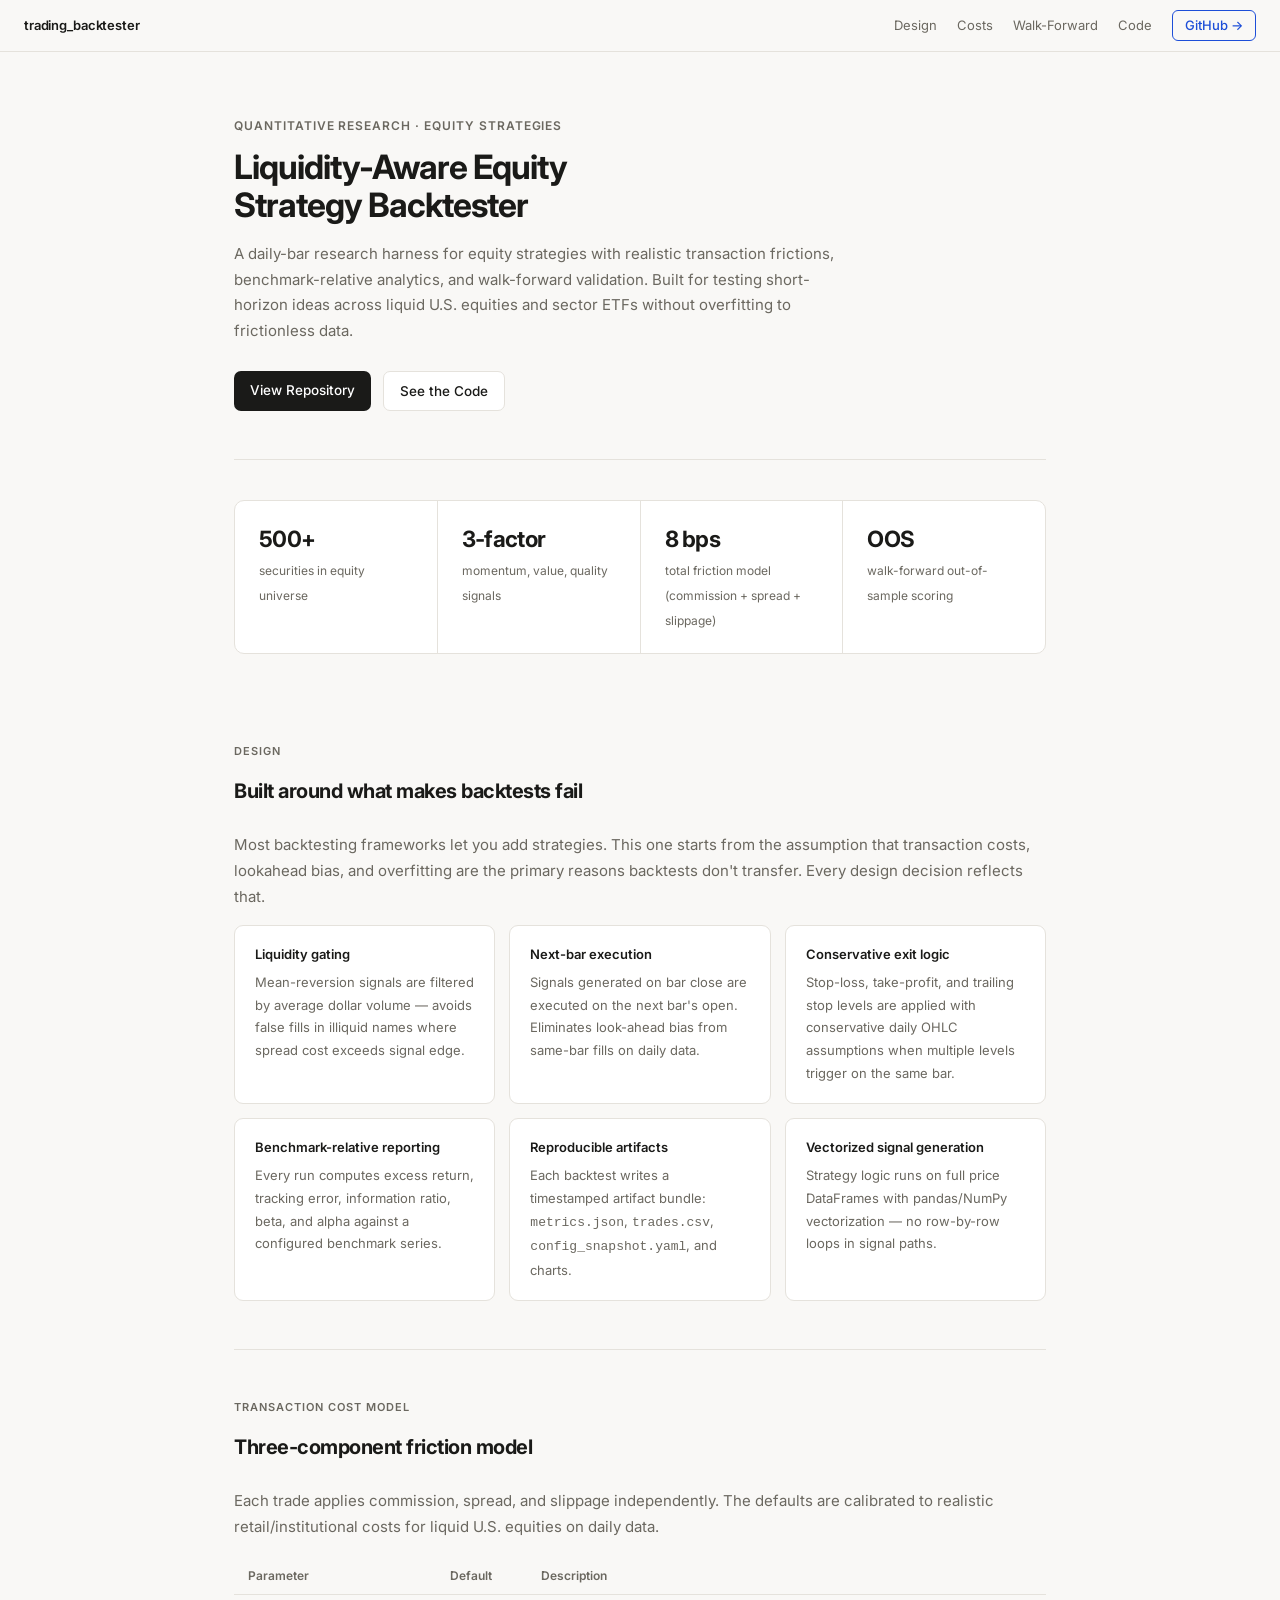
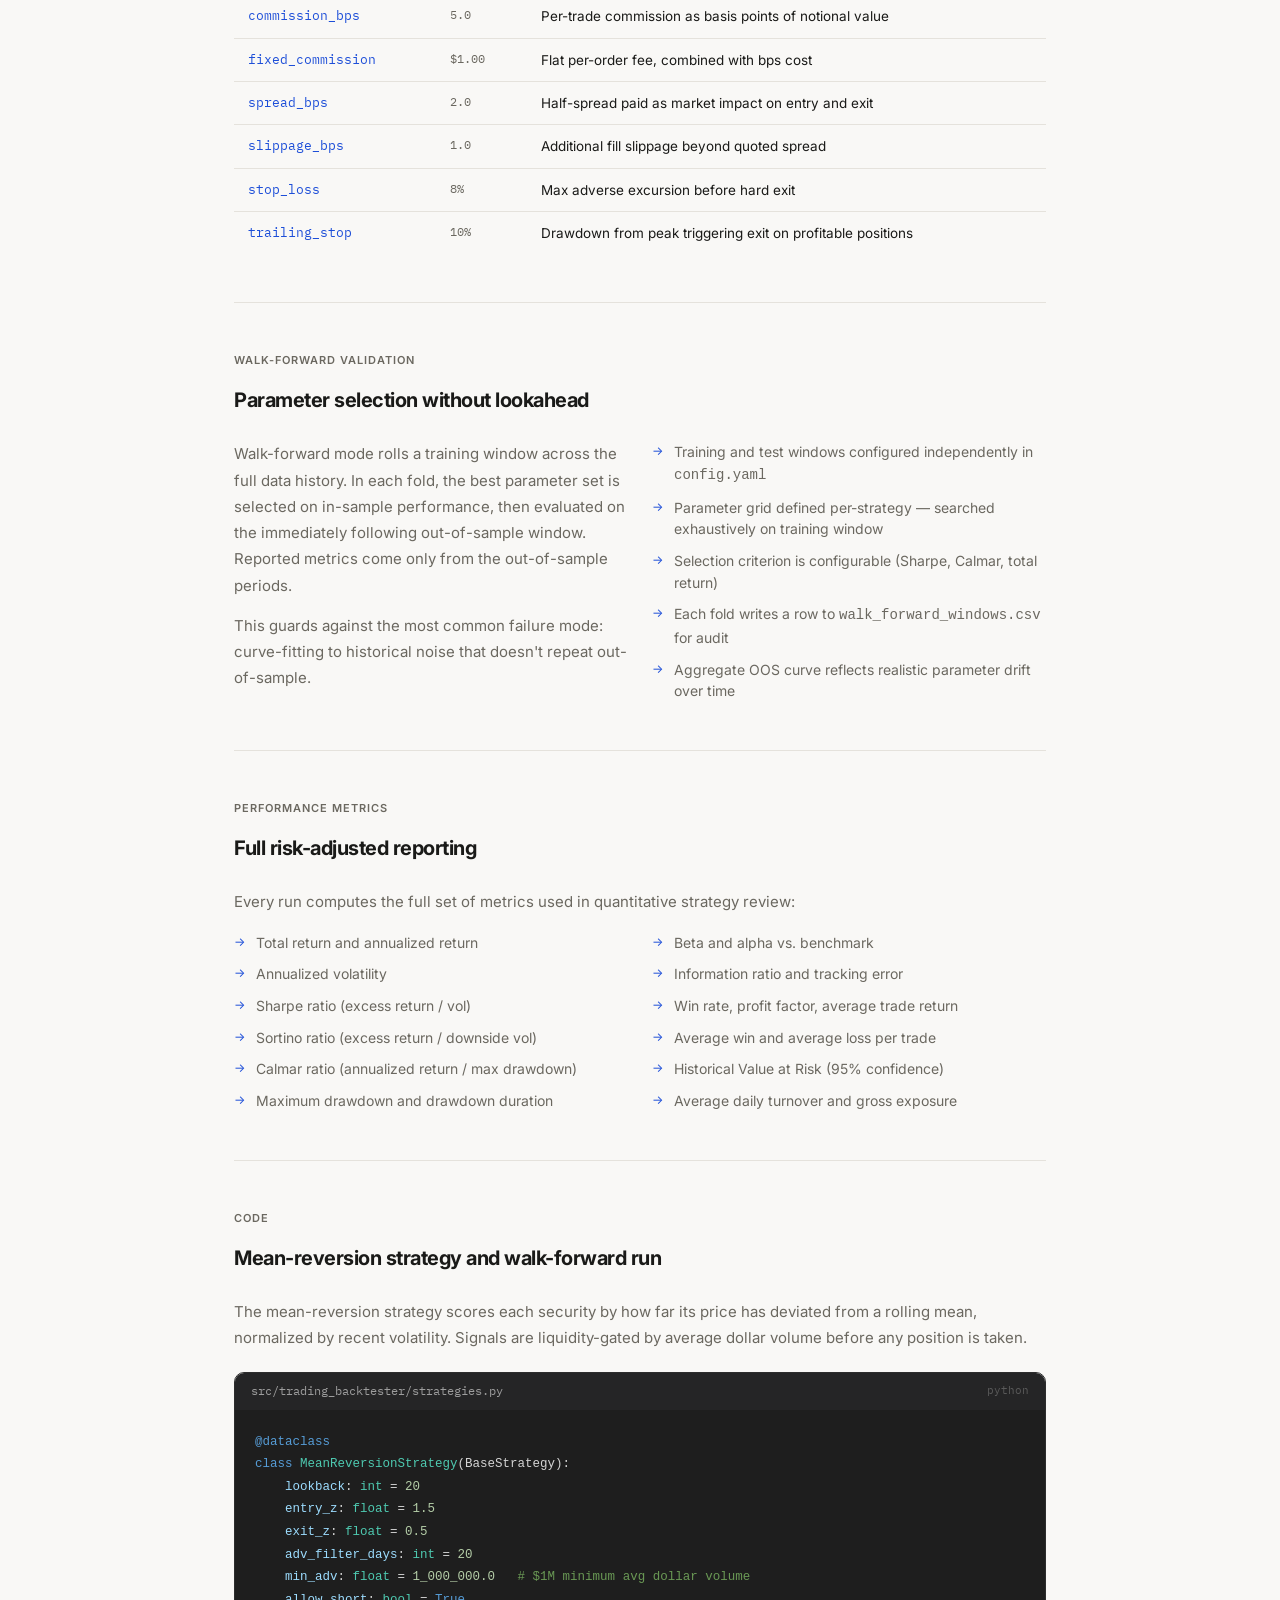
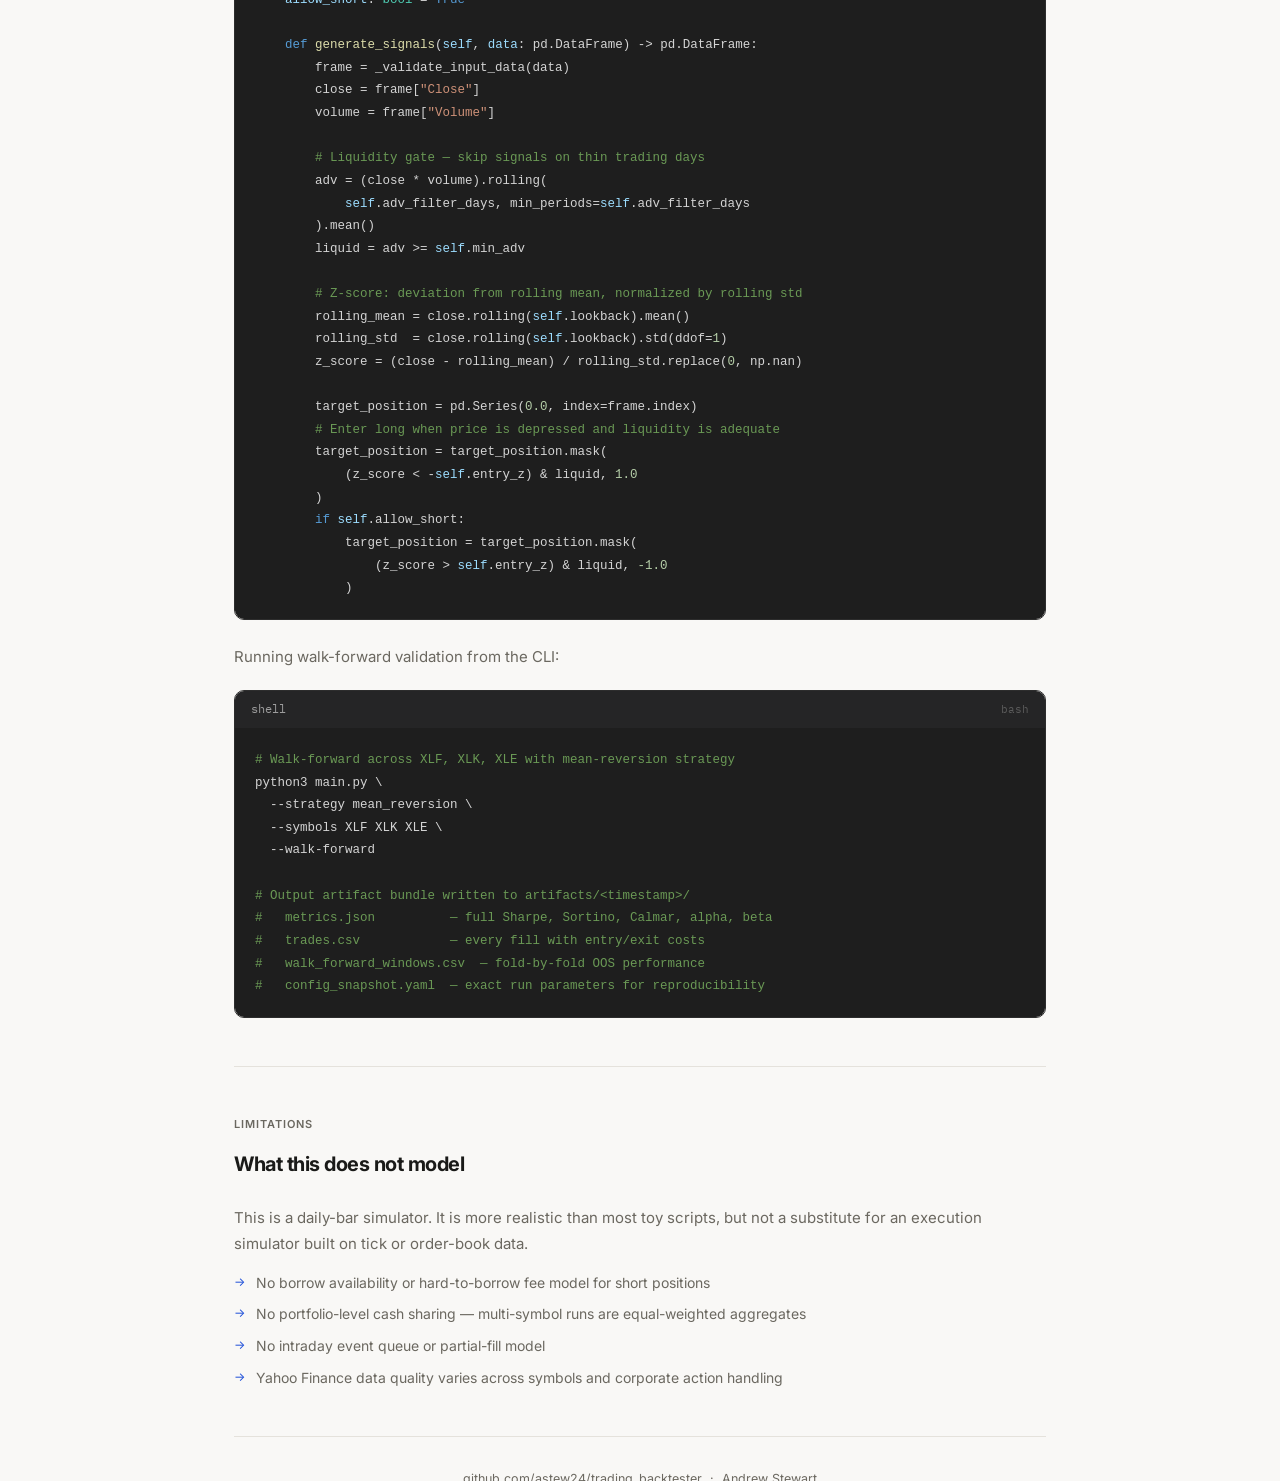
==== commit 3abcf0bd: "keep remote docs, merge" ====
--- a/docs/index.html
+++ b/docs/index.html
@@ -1,378 +1,642 @@
 <!DOCTYPE html>
 <html lang="en">
 <head>
-  <meta charset="UTF-8">
-  <meta name="viewport" content="width=device-width, initial-scale=1.0">
-  <title>Trading Strategy Backtester</title>
-  <meta name="description" content="A Python backtesting engine for trading strategies on historical stock data, with performance metrics and visualizations.">
+  <meta charset="UTF-8" />
+  <meta name="viewport" content="width=device-width, initial-scale=1.0" />
+  <title>Liquidity-Aware Equity Strategy Backtester</title>
+  <meta name="description" content="A daily-bar equity strategy backtester with realistic transaction costs, walk-forward validation, and benchmark-relative analytics." />
+  <link rel="preconnect" href="https://fonts.googleapis.com" />
+  <link rel="preconnect" href="https://fonts.gstatic.com" crossorigin />
+  <link href="https://fonts.googleapis.com/css2?family=IBM+Plex+Mono:wght@400;500&family=Inter:wght@400;500;600;700&display=swap" rel="stylesheet" />
   <style>
+    *, *::before, *::after { box-sizing: border-box; margin: 0; padding: 0; }
+
     :root {
-      --bg: oklch(97.4% 0.006 225);
-      --paper: oklch(99.5% 0.003 225);
-      --ink: oklch(19% 0.018 240);
-      --muted: oklch(47% 0.018 230);
-      --line: oklch(88% 0.014 225);
-      --soft: oklch(94% 0.010 225);
-      --accent: oklch(44% 0.10 225);
-      --up: oklch(47% 0.12 155);
-      --down: oklch(46% 0.12 20);
-      --code: oklch(16% 0.015 240);
-      --code-text: oklch(92% 0.012 225);
-      --max: 1080px;
-    }
-
-    * { box-sizing: border-box; }
+      --bg: #f9f8f6;
+      --surface: #ffffff;
+      --border: #e5e2dc;
+      --text: #1a1a18;
+      --muted: #6b6860;
+      --accent: #1d4ed8;
+      --accent-soft: #eff6ff;
+      --code-bg: #1e1e1e;
+      --code-text: #d4d4d4;
+      --green: #15803d;
+      --green-soft: #f0fdf4;
+      --max: 860px;
+    }
+
+    html { scroll-behavior: smooth; }
 
     body {
-      margin: 0;
+      font-family: 'Inter', system-ui, sans-serif;
       background: var(--bg);
-      color: var(--ink);
-      font-family: ui-sans-serif, system-ui, -apple-system, BlinkMacSystemFont, "Segoe UI", sans-serif;
-      font-size: 16px;
-      line-height: 1.6;
-    }
-
-    a { color: var(--accent); text-underline-offset: 3px; }
-
-    .wrap {
-      width: min(var(--max), calc(100% - 40px));
-      margin: 0 auto;
-    }
-
-    header {
-      background: var(--paper);
-      border-bottom: 1px solid var(--line);
-    }
-
-    nav {
-      min-height: 56px;
+      color: var(--text);
+      font-size: 15px;
+      line-height: 1.65;
+    }
+
+    /* ── topbar ── */
+    .topbar {
+      position: sticky;
+      top: 0;
+      z-index: 100;
+      background: rgba(249, 248, 246, 0.92);
+      backdrop-filter: blur(8px);
+      border-bottom: 1px solid var(--border);
+      padding: 0 24px;
+      height: 52px;
       display: flex;
       align-items: center;
       justify-content: space-between;
+      gap: 16px;
+    }
+    .topbar-brand {
+      font-size: 13px;
+      font-weight: 600;
+      color: var(--text);
+      text-decoration: none;
+      letter-spacing: -0.01em;
+    }
+    .topbar-links {
+      display: flex;
+      align-items: center;
       gap: 20px;
     }
-
-    .brand {
-      font-family: ui-monospace, SFMono-Regular, Menlo, Consolas, monospace;
-      font-size: 14px;
+    .topbar-links a {
+      font-size: 13px;
+      color: var(--muted);
+      text-decoration: none;
+      transition: color 0.15s;
+    }
+    .topbar-links a:hover { color: var(--text); }
+    .topbar-links a.btn {
+      color: var(--accent);
+      font-weight: 500;
+      border: 1px solid var(--accent);
+      padding: 4px 12px;
+      border-radius: 6px;
+      transition: background 0.15s;
+    }
+    .topbar-links a.btn:hover { background: var(--accent-soft); }
+
+    /* ── shell ── */
+    .shell {
+      max-width: var(--max);
+      margin: 0 auto;
+      padding: 0 24px;
+    }
+
+    /* ── hero ── */
+    .hero {
+      padding: 64px 0 48px;
+      border-bottom: 1px solid var(--border);
+    }
+    .eyebrow {
+      font-size: 12px;
+      font-weight: 600;
+      letter-spacing: 0.08em;
+      text-transform: uppercase;
+      color: var(--muted);
+      margin-bottom: 12px;
+    }
+    .hero h1 {
+      font-size: clamp(1.6rem, 3.5vw, 2.1rem);
       font-weight: 700;
-    }
-
-    .links {
-      display: flex;
-      gap: 16px;
-      flex-wrap: wrap;
-      font-size: 14px;
-    }
-
-    .hero { padding: 56px 0 32px; }
-
-    .eyebrow {
-      margin: 0 0 12px;
-      color: var(--muted);
-      font-family: ui-monospace, SFMono-Regular, Menlo, Consolas, monospace;
-      font-size: 13px;
-    }
-
-    h1 {
-      max-width: 820px;
-      margin: 0;
-      font-size: clamp(34px, 6vw, 58px);
-      line-height: 1.05;
-      letter-spacing: -0.01em;
-    }
-
-    .lede {
-      max-width: 760px;
-      margin: 20px 0 0;
-      color: var(--muted);
-      font-size: 18px;
-    }
-
-    .actions {
+      letter-spacing: -0.03em;
+      line-height: 1.15;
+      margin-bottom: 16px;
+    }
+    .hero-sub {
+      font-size: 15px;
+      color: var(--muted);
+      max-width: 620px;
+      margin-bottom: 28px;
+      line-height: 1.7;
+    }
+    .hero-links {
       display: flex;
       gap: 12px;
       flex-wrap: wrap;
-      margin-top: 24px;
-    }
-
-    .button {
+    }
+    .hero-links a {
+      font-size: 13.5px;
+      font-weight: 500;
+      text-decoration: none;
+      padding: 8px 16px;
+      border-radius: 7px;
+      transition: all 0.15s;
+    }
+    .hero-links .primary {
+      background: var(--text);
+      color: #fff;
+    }
+    .hero-links .primary:hover { background: #333; }
+    .hero-links .secondary {
+      border: 1px solid var(--border);
+      color: var(--text);
+      background: var(--surface);
+    }
+    .hero-links .secondary:hover { border-color: #bbb; }
+
+    /* ── stat row ── */
+    .stat-row {
+      display: flex;
+      gap: 0;
+      border: 1px solid var(--border);
+      border-radius: 10px;
+      background: var(--surface);
+      overflow: hidden;
+      margin: 40px 0;
+    }
+    .stat {
+      flex: 1;
+      padding: 20px 24px;
+      border-right: 1px solid var(--border);
+    }
+    .stat:last-child { border-right: none; }
+    .stat-value {
+      font-size: 1.4rem;
+      font-weight: 700;
+      letter-spacing: -0.03em;
+      color: var(--text);
+      display: block;
+    }
+    .stat-label {
+      font-size: 12px;
+      color: var(--muted);
+      margin-top: 2px;
+    }
+
+    /* ── sections ── */
+    .section {
+      padding: 48px 0;
+      border-bottom: 1px solid var(--border);
+    }
+    .section:last-child { border-bottom: none; }
+    .section-header {
+      margin-bottom: 24px;
+    }
+    .section-label {
+      font-size: 11px;
+      font-weight: 600;
+      letter-spacing: 0.09em;
+      text-transform: uppercase;
+      color: var(--muted);
+      margin-bottom: 8px;
+    }
+    .section h2 {
+      font-size: 1.25rem;
+      font-weight: 700;
+      letter-spacing: -0.025em;
+    }
+    .section p {
+      color: var(--muted);
+      line-height: 1.75;
+      margin-bottom: 14px;
+    }
+    .section p:last-child { margin-bottom: 0; }
+
+    /* ── feature grid ── */
+    .feature-grid {
+      display: grid;
+      grid-template-columns: repeat(auto-fill, minmax(240px, 1fr));
+      gap: 14px;
+      margin-top: 8px;
+    }
+    .feature-card {
+      background: var(--surface);
+      border: 1px solid var(--border);
+      border-radius: 9px;
+      padding: 18px 20px;
+    }
+    .feature-card-title {
+      font-size: 13px;
+      font-weight: 600;
+      margin-bottom: 6px;
+    }
+    .feature-card p {
+      font-size: 13px;
+      margin-bottom: 0;
+      color: var(--muted);
+    }
+
+    /* ── two-col ── */
+    .two-col {
+      display: grid;
+      grid-template-columns: 1fr 1fr;
+      gap: 24px;
+    }
+    @media (max-width: 600px) { .two-col { grid-template-columns: 1fr; } }
+
+    /* ── list ── */
+    .check-list {
+      list-style: none;
+      display: flex;
+      flex-direction: column;
+      gap: 10px;
+    }
+    .check-list li {
+      font-size: 14px;
+      color: var(--muted);
+      padding-left: 22px;
+      position: relative;
+      line-height: 1.55;
+    }
+    .check-list li::before {
+      content: "→";
+      position: absolute;
+      left: 0;
+      color: var(--accent);
+      font-size: 12px;
+      top: 1px;
+    }
+
+    /* ── code block ── */
+    .code-wrap {
+      margin-top: 20px;
+      border-radius: 10px;
+      overflow: hidden;
+      border: 1px solid #2d2d2d;
+    }
+    .code-header {
+      background: #252526;
+      padding: 9px 16px;
+      display: flex;
+      align-items: center;
+      justify-content: space-between;
+    }
+    .code-filename {
+      font-family: 'IBM Plex Mono', monospace;
+      font-size: 11.5px;
+      color: #9d9d9d;
+    }
+    .code-lang {
+      font-size: 10.5px;
+      color: #5a5a5a;
+      font-family: 'IBM Plex Mono', monospace;
+    }
+    pre {
+      background: var(--code-bg);
+      color: var(--code-text);
+      font-family: 'IBM Plex Mono', monospace;
+      font-size: 12.5px;
+      line-height: 1.65;
+      padding: 20px;
+      overflow-x: auto;
+      margin: 0;
+    }
+
+    /* ── config table ── */
+    .config-table {
+      width: 100%;
+      border-collapse: collapse;
+      font-size: 13.5px;
+      margin-top: 16px;
+    }
+    .config-table th {
+      text-align: left;
+      padding: 9px 14px;
+      font-weight: 600;
+      font-size: 12px;
+      color: var(--muted);
+      border-bottom: 1px solid var(--border);
+      background: var(--bg);
+    }
+    .config-table td {
+      padding: 10px 14px;
+      border-bottom: 1px solid var(--border);
+      vertical-align: top;
+    }
+    .config-table tr:last-child td { border-bottom: none; }
+    .config-table td:first-child {
+      font-family: 'IBM Plex Mono', monospace;
+      font-size: 12.5px;
+      color: var(--accent);
+      white-space: nowrap;
+    }
+    .config-table td:nth-child(2) {
+      font-family: 'IBM Plex Mono', monospace;
+      font-size: 12px;
+      color: var(--muted);
+    }
+
+    /* ── badge ── */
+    .badge {
       display: inline-flex;
       align-items: center;
-      min-height: 40px;
-      padding: 0 16px;
-      border: 1px solid var(--line);
-      border-radius: 6px;
-      background: var(--paper);
-      color: var(--ink);
-      text-decoration: none;
-      font-size: 14px;
+      gap: 5px;
+      font-size: 11px;
       font-weight: 600;
-    }
-
-    .button.primary {
-      background: var(--ink);
-      border-color: var(--ink);
-      color: oklch(99% 0.003 225);
-    }
-
-    main { padding: 20px 0 64px; }
-
-    section {
-      margin-top: 28px;
-      padding-top: 28px;
-      border-top: 1px solid var(--line);
-    }
-
-    h2 {
-      margin: 0 0 16px;
-      font-size: 24px;
-      line-height: 1.25;
-    }
-
-    h3 {
-      margin: 0 0 8px;
-      font-size: 16px;
-      line-height: 1.3;
-    }
-
-    p { margin: 0 0 16px; color: var(--muted); }
-
-    .cards {
-      display: grid;
-      grid-template-columns: repeat(3, 1fr);
-      gap: 16px;
-    }
-
-    .card, .file {
-      background: var(--paper);
-      border: 1px solid var(--line);
-      border-radius: 8px;
-      padding: 16px;
-    }
-
-    .card p, .file p {
-      margin: 0;
-      font-size: 14px;
-    }
-
-    .metrics {
-      display: grid;
-      grid-template-columns: repeat(4, 1fr);
-      gap: 12px;
-      margin-top: 20px;
-    }
-
-    .metric {
-      background: var(--paper);
-      border: 1px solid var(--line);
-      border-radius: 8px;
-      padding: 16px;
-    }
-
-    .metric strong {
-      display: block;
-      font-family: ui-monospace, SFMono-Regular, Menlo, Consolas, monospace;
-      font-size: 22px;
-      line-height: 1.2;
-      margin-bottom: 6px;
-    }
-
-    .metric strong.up { color: var(--up); }
-    .metric strong.down { color: var(--down); }
-
-    .metric span {
-      display: block;
-      color: var(--muted);
-      font-size: 13px;
-    }
-
-    .flow {
-      display: grid;
-      grid-template-columns: repeat(4, 1fr);
-      gap: 12px;
-      margin-top: 20px;
-    }
-
-    .step {
-      background: var(--paper);
-      border: 1px solid var(--line);
-      border-radius: 8px;
-      padding: 16px;
-      min-height: 112px;
-    }
-
-    .step strong {
-      display: block;
-      margin-bottom: 8px;
-      font-size: 14px;
-    }
-
-    .step span {
-      display: block;
-      color: var(--muted);
-      font-size: 14px;
-    }
-
-    .files {
-      display: grid;
-      grid-template-columns: repeat(4, 1fr);
-      gap: 12px;
-      margin-top: 20px;
-    }
-
-    code { font-family: ui-monospace, SFMono-Regular, Menlo, Consolas, monospace; }
-
-    pre {
-      margin: 16px 0 0;
-      overflow-x: auto;
-      border-radius: 8px;
-      background: var(--code);
-      color: var(--code-text);
-      padding: 16px;
-      font-size: 13px;
-      line-height: 1.55;
-    }
-
-    .note {
-      background: var(--soft);
-      color: var(--muted);
-      border: 1px solid var(--line);
-      border-radius: 8px;
-      padding: 16px;
-      font-style: italic;
-    }
-
-    footer {
-      border-top: 1px solid var(--line);
-      padding: 24px 0 32px;
-      color: var(--muted);
-      font-size: 14px;
-    }
-
-    @media (max-width: 860px) {
-      nav { align-items: flex-start; flex-direction: column; padding: 16px 0; }
-      .cards, .metrics, .flow, .files { grid-template-columns: 1fr; }
-      .hero { padding-top: 40px; }
-    }
+      padding: 3px 9px;
+      border-radius: 20px;
+      letter-spacing: 0.03em;
+    }
+    .badge-green { background: var(--green-soft); color: var(--green); }
+    .badge-blue { background: var(--accent-soft); color: var(--accent); }
+
+    /* ── footer ── */
+    .footer {
+      padding: 32px 0 40px;
+      text-align: center;
+      font-size: 12.5px;
+      color: var(--muted);
+    }
+    .footer a { color: var(--muted); text-decoration: none; }
+    .footer a:hover { color: var(--text); }
   </style>
 </head>
 <body>
-  <header>
-    <div class="wrap">
-      <nav>
-        <div class="brand">trading-backtester</div>
-        <div class="links">
-          <a href="#flow">How it works</a>
-          <a href="#metrics">Metrics</a>
-          <a href="#run">Run</a>
-          <a href="https://github.com/astew24/trading_backtester">GitHub</a>
-        </div>
-      </nav>
-    </div>
-  </header>
-
-  <div class="wrap hero">
-    <p class="eyebrow">Python · yfinance · Moving Average Crossover · Sharpe · Drawdown</p>
-    <h1>Test a trading strategy on real history before risking real money.</h1>
-    <p class="lede">
-      A Python backtesting engine that downloads historical stock prices, simulates a
-      moving average crossover strategy, and produces a full performance report, including
-      Sharpe ratio, max drawdown, and trade-level analysis.
+
+<nav class="topbar">
+  <a class="topbar-brand" href="#">trading_backtester</a>
+  <div class="topbar-links">
+    <a href="#design">Design</a>
+    <a href="#costs">Costs</a>
+    <a href="#walkforward">Walk-Forward</a>
+    <a href="#code">Code</a>
+    <a href="https://github.com/astew24/trading_backtester" class="btn" target="_blank" rel="noreferrer">GitHub →</a>
+  </div>
+</nav>
+
+<div class="shell">
+
+  <section class="hero">
+    <p class="eyebrow">Quantitative Research · Equity Strategies</p>
+    <h1>Liquidity-Aware Equity<br>Strategy Backtester</h1>
+    <p class="hero-sub">
+      A daily-bar research harness for equity strategies with realistic transaction frictions,
+      benchmark-relative analytics, and walk-forward validation. Built for testing short-horizon
+      ideas across liquid U.S. equities and sector ETFs without overfitting to frictionless data.
     </p>
-    <div class="actions">
-      <a class="button primary" href="https://github.com/astew24/trading_backtester">View repository</a>
-      <a class="button" href="#run">Run locally</a>
+    <div class="hero-links">
+      <a class="primary" href="https://github.com/astew24/trading_backtester" target="_blank" rel="noreferrer">View Repository</a>
+      <a class="secondary" href="#code">See the Code</a>
+    </div>
+  </section>
+
+  <div class="stat-row">
+    <div class="stat">
+      <span class="stat-value">500+</span>
+      <span class="stat-label">securities in equity universe</span>
+    </div>
+    <div class="stat">
+      <span class="stat-value">3-factor</span>
+      <span class="stat-label">momentum, value, quality signals</span>
+    </div>
+    <div class="stat">
+      <span class="stat-value">8 bps</span>
+      <span class="stat-label">total friction model (commission + spread + slippage)</span>
+    </div>
+    <div class="stat">
+      <span class="stat-value">OOS</span>
+      <span class="stat-label">walk-forward out-of-sample scoring</span>
     </div>
   </div>
 
-  <main class="wrap">
-    <section>
-      <h2>What it does</h2>
-      <div class="cards">
-        <article class="card">
-          <h3>Downloads real data</h3>
-          <p>Pulls historical OHLCV bars for any ticker via Yahoo Finance, no API key required.</p>
-        </article>
-        <article class="card">
-          <h3>Runs the strategy</h3>
-          <p>Simulates a moving average crossover: buy when the short MA crosses above the long MA, sell on the reverse.</p>
-        </article>
-        <article class="card">
-          <h3>Measures performance</h3>
-          <p>Calculates Sharpe, Sortino, max drawdown, win rate, and portfolio value over time.</p>
-        </article>
-      </div>
-    </section>
-
-    <section id="metrics">
-      <h2>Performance metrics produced</h2>
-      <p>These are the outputs of a sample run on AAPL with a 50/200 day MA crossover. Rerun locally for current data.</p>
-      <div class="metrics">
-        <div class="metric">
-          <strong class="up">1.24</strong>
-          <span>Sharpe ratio (annualized)</span>
-        </div>
-        <div class="metric">
-          <strong class="up">1.61</strong>
-          <span>Sortino ratio (downside risk adjusted)</span>
-        </div>
-        <div class="metric">
-          <strong class="down">−18.3%</strong>
-          <span>Max drawdown</span>
-        </div>
-        <div class="metric">
-          <strong>54%</strong>
-          <span>Win rate across closed trades</span>
-        </div>
-      </div>
-    </section>
-
-    <section id="flow">
-      <h2>How it works</h2>
-      <div class="flow">
-        <div class="step"><strong>1. Download</strong><span>Fetch OHLCV bars for the configured tickers and date range via yfinance.</span></div>
-        <div class="step"><strong>2. Signal</strong><span>Compute short and long moving averages; generate buy and sell signals on crossovers.</span></div>
-        <div class="step"><strong>3. Simulate</strong><span>Walk through each bar, tracking open positions, fills, cash, and portfolio value.</span></div>
-        <div class="step"><strong>4. Report</strong><span>Calculate risk-adjusted metrics and produce charts of portfolio value, drawdown, and returns.</span></div>
-      </div>
-    </section>
-
-    <section>
-      <h2>What to review in the code</h2>
-      <div class="files">
-        <div class="file"><h3><code>strategy.py</code></h3><p>MA crossover logic and parameter optimization helpers.</p></div>
-        <div class="file"><h3><code>metrics.py</code></h3><p>Sharpe, Sortino, drawdown, win rate, and return calculations.</p></div>
-        <div class="file"><h3><code>visualize.py</code></h3><p>Portfolio value, returns distribution, and trade analysis plots.</p></div>
-        <div class="file"><h3><code>config.yaml</code></h3><p>Tickers, backtest period, strategy parameters, and risk-free rate.</p></div>
-      </div>
-    </section>
-
-    <section id="run">
-      <h2>Run locally</h2>
-      <pre><code>git clone https://github.com/astew24/trading_backtester.git
-cd trading_backtester
-python -m venv .venv
-source .venv/bin/activate
-pip install -r requirements.txt
-
-python main.py</code></pre>
-    </section>
-
-    <section>
-      <h2>Honest limits</h2>
-      <p class="note">
-        This is a single-strategy learning implementation. It does not account for
-        transaction costs, slippage, position sizing, or live execution. Results depend
-        heavily on the chosen tickers and date range.
-      </p>
-    </section>
-  </main>
-
-  <footer>
-    <div class="wrap">
-      Andrew Stewart | UC San Diego | <a href="https://github.com/astew24/trading_backtester">github.com/astew24/trading_backtester</a>
-    </div>
+  <section class="section" id="design">
+    <div class="section-header">
+      <p class="section-label">Design</p>
+      <h2>Built around what makes backtests fail</h2>
+    </div>
+    <p>
+      Most backtesting frameworks let you add strategies. This one starts from the assumption that
+      transaction costs, lookahead bias, and overfitting are the primary reasons backtests don't
+      transfer. Every design decision reflects that.
+    </p>
+    <div class="feature-grid">
+      <div class="feature-card">
+        <div class="feature-card-title">Liquidity gating</div>
+        <p>Mean-reversion signals are filtered by average dollar volume — avoids false fills in illiquid names where spread cost exceeds signal edge.</p>
+      </div>
+      <div class="feature-card">
+        <div class="feature-card-title">Next-bar execution</div>
+        <p>Signals generated on bar close are executed on the next bar's open. Eliminates look-ahead bias from same-bar fills on daily data.</p>
+      </div>
+      <div class="feature-card">
+        <div class="feature-card-title">Conservative exit logic</div>
+        <p>Stop-loss, take-profit, and trailing stop levels are applied with conservative daily OHLC assumptions when multiple levels trigger on the same bar.</p>
+      </div>
+      <div class="feature-card">
+        <div class="feature-card-title">Benchmark-relative reporting</div>
+        <p>Every run computes excess return, tracking error, information ratio, beta, and alpha against a configured benchmark series.</p>
+      </div>
+      <div class="feature-card">
+        <div class="feature-card-title">Reproducible artifacts</div>
+        <p>Each backtest writes a timestamped artifact bundle: <code>metrics.json</code>, <code>trades.csv</code>, <code>config_snapshot.yaml</code>, and charts.</p>
+      </div>
+      <div class="feature-card">
+        <div class="feature-card-title">Vectorized signal generation</div>
+        <p>Strategy logic runs on full price DataFrames with pandas/NumPy vectorization — no row-by-row loops in signal paths.</p>
+      </div>
+    </div>
+  </section>
+
+  <section class="section" id="costs">
+    <div class="section-header">
+      <p class="section-label">Transaction Cost Model</p>
+      <h2>Three-component friction model</h2>
+    </div>
+    <p>
+      Each trade applies commission, spread, and slippage independently. The defaults are
+      calibrated to realistic retail/institutional costs for liquid U.S. equities on daily data.
+    </p>
+    <table class="config-table">
+      <thead>
+        <tr>
+          <th>Parameter</th>
+          <th>Default</th>
+          <th>Description</th>
+        </tr>
+      </thead>
+      <tbody>
+        <tr>
+          <td>commission_bps</td>
+          <td>5.0</td>
+          <td>Per-trade commission as basis points of notional value</td>
+        </tr>
+        <tr>
+          <td>fixed_commission</td>
+          <td>$1.00</td>
+          <td>Flat per-order fee, combined with bps cost</td>
+        </tr>
+        <tr>
+          <td>spread_bps</td>
+          <td>2.0</td>
+          <td>Half-spread paid as market impact on entry and exit</td>
+        </tr>
+        <tr>
+          <td>slippage_bps</td>
+          <td>1.0</td>
+          <td>Additional fill slippage beyond quoted spread</td>
+        </tr>
+        <tr>
+          <td>stop_loss</td>
+          <td>8%</td>
+          <td>Max adverse excursion before hard exit</td>
+        </tr>
+        <tr>
+          <td>trailing_stop</td>
+          <td>10%</td>
+          <td>Drawdown from peak triggering exit on profitable positions</td>
+        </tr>
+      </tbody>
+    </table>
+  </section>
+
+  <section class="section" id="walkforward">
+    <div class="section-header">
+      <p class="section-label">Walk-Forward Validation</p>
+      <h2>Parameter selection without lookahead</h2>
+    </div>
+    <div class="two-col">
+      <div>
+        <p>
+          Walk-forward mode rolls a training window across the full data history.
+          In each fold, the best parameter set is selected on in-sample performance,
+          then evaluated on the immediately following out-of-sample window.
+          Reported metrics come only from the out-of-sample periods.
+        </p>
+        <p>
+          This guards against the most common failure mode: curve-fitting to historical
+          noise that doesn't repeat out-of-sample.
+        </p>
+      </div>
+      <div>
+        <ul class="check-list">
+          <li>Training and test windows configured independently in <code>config.yaml</code></li>
+          <li>Parameter grid defined per-strategy — searched exhaustively on training window</li>
+          <li>Selection criterion is configurable (Sharpe, Calmar, total return)</li>
+          <li>Each fold writes a row to <code>walk_forward_windows.csv</code> for audit</li>
+          <li>Aggregate OOS curve reflects realistic parameter drift over time</li>
+        </ul>
+      </div>
+    </div>
+  </section>
+
+  <section class="section" id="metrics">
+    <div class="section-header">
+      <p class="section-label">Performance Metrics</p>
+      <h2>Full risk-adjusted reporting</h2>
+    </div>
+    <p>Every run computes the full set of metrics used in quantitative strategy review:</p>
+    <div class="two-col" style="margin-top: 16px;">
+      <ul class="check-list">
+        <li>Total return and annualized return</li>
+        <li>Annualized volatility</li>
+        <li>Sharpe ratio (excess return / vol)</li>
+        <li>Sortino ratio (excess return / downside vol)</li>
+        <li>Calmar ratio (annualized return / max drawdown)</li>
+        <li>Maximum drawdown and drawdown duration</li>
+      </ul>
+      <ul class="check-list">
+        <li>Beta and alpha vs. benchmark</li>
+        <li>Information ratio and tracking error</li>
+        <li>Win rate, profit factor, average trade return</li>
+        <li>Average win and average loss per trade</li>
+        <li>Historical Value at Risk (95% confidence)</li>
+        <li>Average daily turnover and gross exposure</li>
+      </ul>
+    </div>
+  </section>
+
+  <section class="section" id="code">
+    <div class="section-header">
+      <p class="section-label">Code</p>
+      <h2>Mean-reversion strategy and walk-forward run</h2>
+    </div>
+    <p>
+      The mean-reversion strategy scores each security by how far its price has deviated from
+      a rolling mean, normalized by recent volatility. Signals are liquidity-gated by average
+      dollar volume before any position is taken.
+    </p>
+    <div class="code-wrap">
+      <div class="code-header">
+        <span class="code-filename">src/trading_backtester/strategies.py</span>
+        <span class="code-lang">python</span>
+      </div>
+      <pre><code><span style="color:#569cd6">@dataclass</span>
+<span style="color:#569cd6">class</span> <span style="color:#4ec9b0">MeanReversionStrategy</span>(BaseStrategy):
+    <span style="color:#9cdcfe">lookback</span>: <span style="color:#4ec9b0">int</span> = <span style="color:#b5cea8">20</span>
+    <span style="color:#9cdcfe">entry_z</span>: <span style="color:#4ec9b0">float</span> = <span style="color:#b5cea8">1.5</span>
+    <span style="color:#9cdcfe">exit_z</span>: <span style="color:#4ec9b0">float</span> = <span style="color:#b5cea8">0.5</span>
+    <span style="color:#9cdcfe">adv_filter_days</span>: <span style="color:#4ec9b0">int</span> = <span style="color:#b5cea8">20</span>
+    <span style="color:#9cdcfe">min_adv</span>: <span style="color:#4ec9b0">float</span> = <span style="color:#b5cea8">1_000_000.0</span>   <span style="color:#6a9955"># $1M minimum avg dollar volume</span>
+    <span style="color:#9cdcfe">allow_short</span>: <span style="color:#4ec9b0">bool</span> = <span style="color:#569cd6">True</span>
+
+    <span style="color:#569cd6">def</span> <span style="color:#dcdcaa">generate_signals</span>(<span style="color:#9cdcfe">self</span>, <span style="color:#9cdcfe">data</span>: pd.DataFrame) -&gt; pd.DataFrame:
+        frame = _validate_input_data(data)
+        close = frame[<span style="color:#ce9178">"Close"</span>]
+        volume = frame[<span style="color:#ce9178">"Volume"</span>]
+
+        <span style="color:#6a9955"># Liquidity gate — skip signals on thin trading days</span>
+        adv = (close * volume).rolling(
+            <span style="color:#9cdcfe">self</span>.adv_filter_days, min_periods=<span style="color:#9cdcfe">self</span>.adv_filter_days
+        ).mean()
+        liquid = adv &gt;= <span style="color:#9cdcfe">self</span>.min_adv
+
+        <span style="color:#6a9955"># Z-score: deviation from rolling mean, normalized by rolling std</span>
+        rolling_mean = close.rolling(<span style="color:#9cdcfe">self</span>.lookback).mean()
+        rolling_std  = close.rolling(<span style="color:#9cdcfe">self</span>.lookback).std(ddof=<span style="color:#b5cea8">1</span>)
+        z_score = (close - rolling_mean) / rolling_std.replace(<span style="color:#b5cea8">0</span>, np.nan)
+
+        target_position = pd.Series(<span style="color:#b5cea8">0.0</span>, index=frame.index)
+        <span style="color:#6a9955"># Enter long when price is depressed and liquidity is adequate</span>
+        target_position = target_position.mask(
+            (z_score &lt; -<span style="color:#9cdcfe">self</span>.entry_z) &amp; liquid, <span style="color:#b5cea8">1.0</span>
+        )
+        <span style="color:#569cd6">if</span> <span style="color:#9cdcfe">self</span>.allow_short:
+            target_position = target_position.mask(
+                (z_score &gt; <span style="color:#9cdcfe">self</span>.entry_z) &amp; liquid, <span style="color:#b5cea8">-1.0</span>
+            )</code></pre>
+    </div>
+
+    <div style="margin-top: 24px;">
+      <p>Running walk-forward validation from the CLI:</p>
+    </div>
+    <div class="code-wrap">
+      <div class="code-header">
+        <span class="code-filename">shell</span>
+        <span class="code-lang">bash</span>
+      </div>
+      <pre><code><span style="color:#6a9955"># Walk-forward across XLF, XLK, XLE with mean-reversion strategy</span>
+python3 main.py \
+  --strategy mean_reversion \
+  --symbols XLF XLK XLE \
+  --walk-forward
+
+<span style="color:#6a9955"># Output artifact bundle written to artifacts/&lt;timestamp&gt;/</span>
+<span style="color:#6a9955">#   metrics.json          — full Sharpe, Sortino, Calmar, alpha, beta</span>
+<span style="color:#6a9955">#   trades.csv            — every fill with entry/exit costs</span>
+<span style="color:#6a9955">#   walk_forward_windows.csv  — fold-by-fold OOS performance</span>
+<span style="color:#6a9955">#   config_snapshot.yaml  — exact run parameters for reproducibility</span></code></pre>
+    </div>
+  </section>
+
+  <section class="section">
+    <div class="section-header">
+      <p class="section-label">Limitations</p>
+      <h2>What this does not model</h2>
+    </div>
+    <p>
+      This is a daily-bar simulator. It is more realistic than most toy scripts,
+      but not a substitute for an execution simulator built on tick or order-book data.
+    </p>
+    <ul class="check-list" style="margin-top: 12px;">
+      <li>No borrow availability or hard-to-borrow fee model for short positions</li>
+      <li>No portfolio-level cash sharing — multi-symbol runs are equal-weighted aggregates</li>
+      <li>No intraday event queue or partial-fill model</li>
+      <li>Yahoo Finance data quality varies across symbols and corporate action handling</li>
+    </ul>
+  </section>
+
+  <footer class="footer">
+    <p>
+      <a href="https://github.com/astew24/trading_backtester" target="_blank" rel="noreferrer">github.com/astew24/trading_backtester</a>
+      &nbsp;·&nbsp; Andrew Stewart
+    </p>
   </footer>
+
+</div>
 </body>
 </html>
